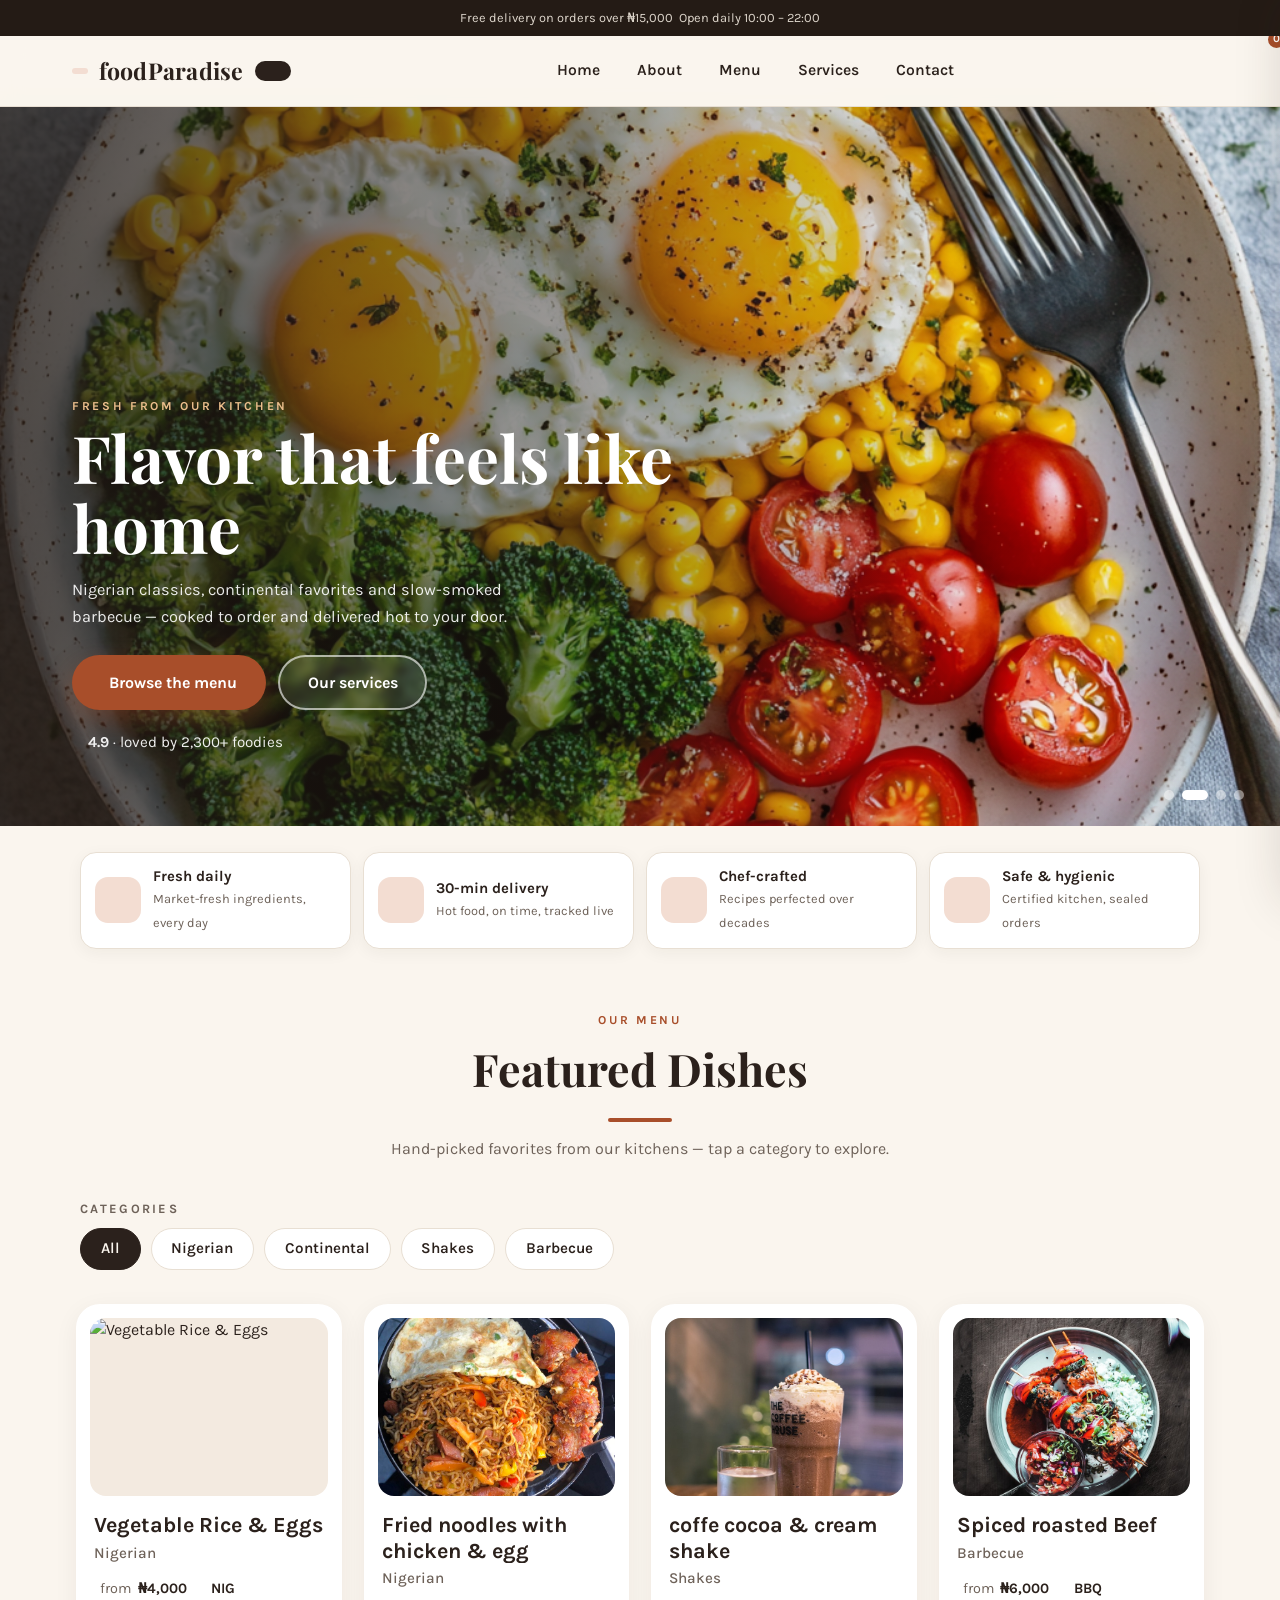
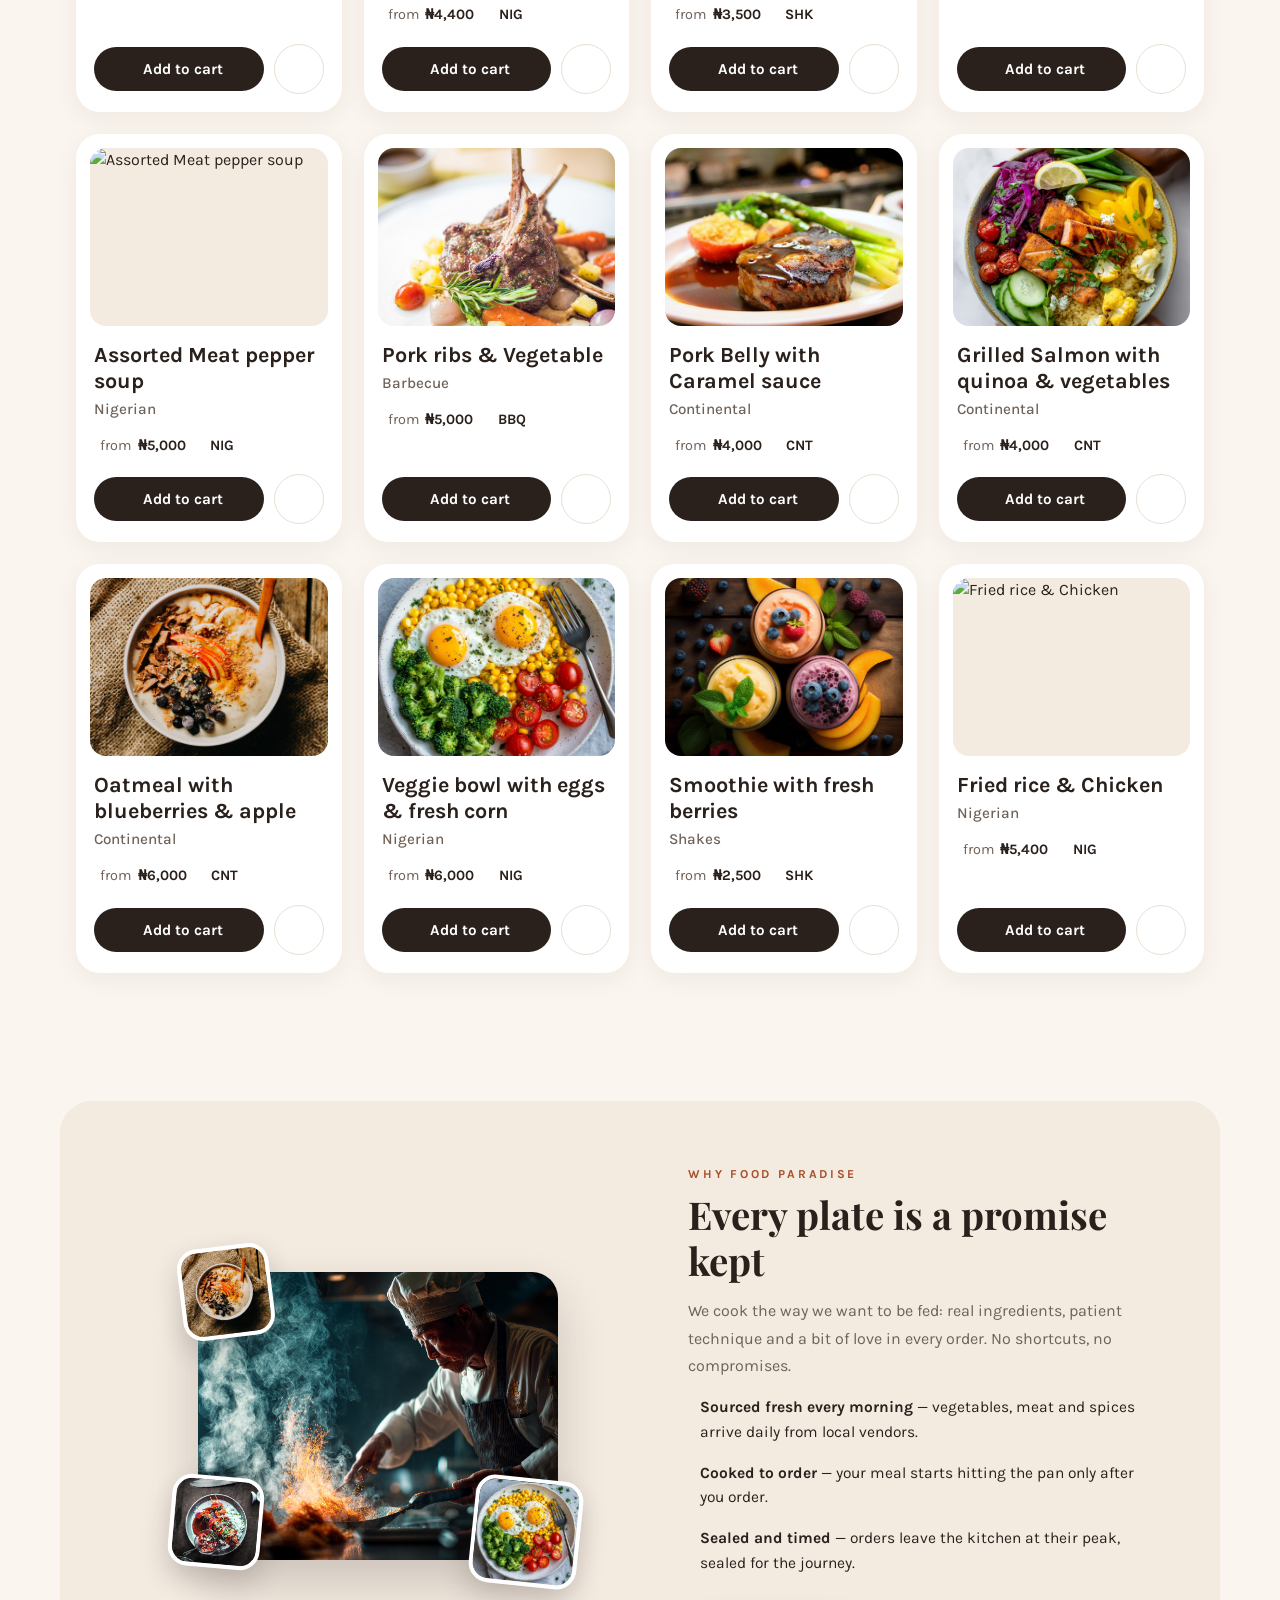
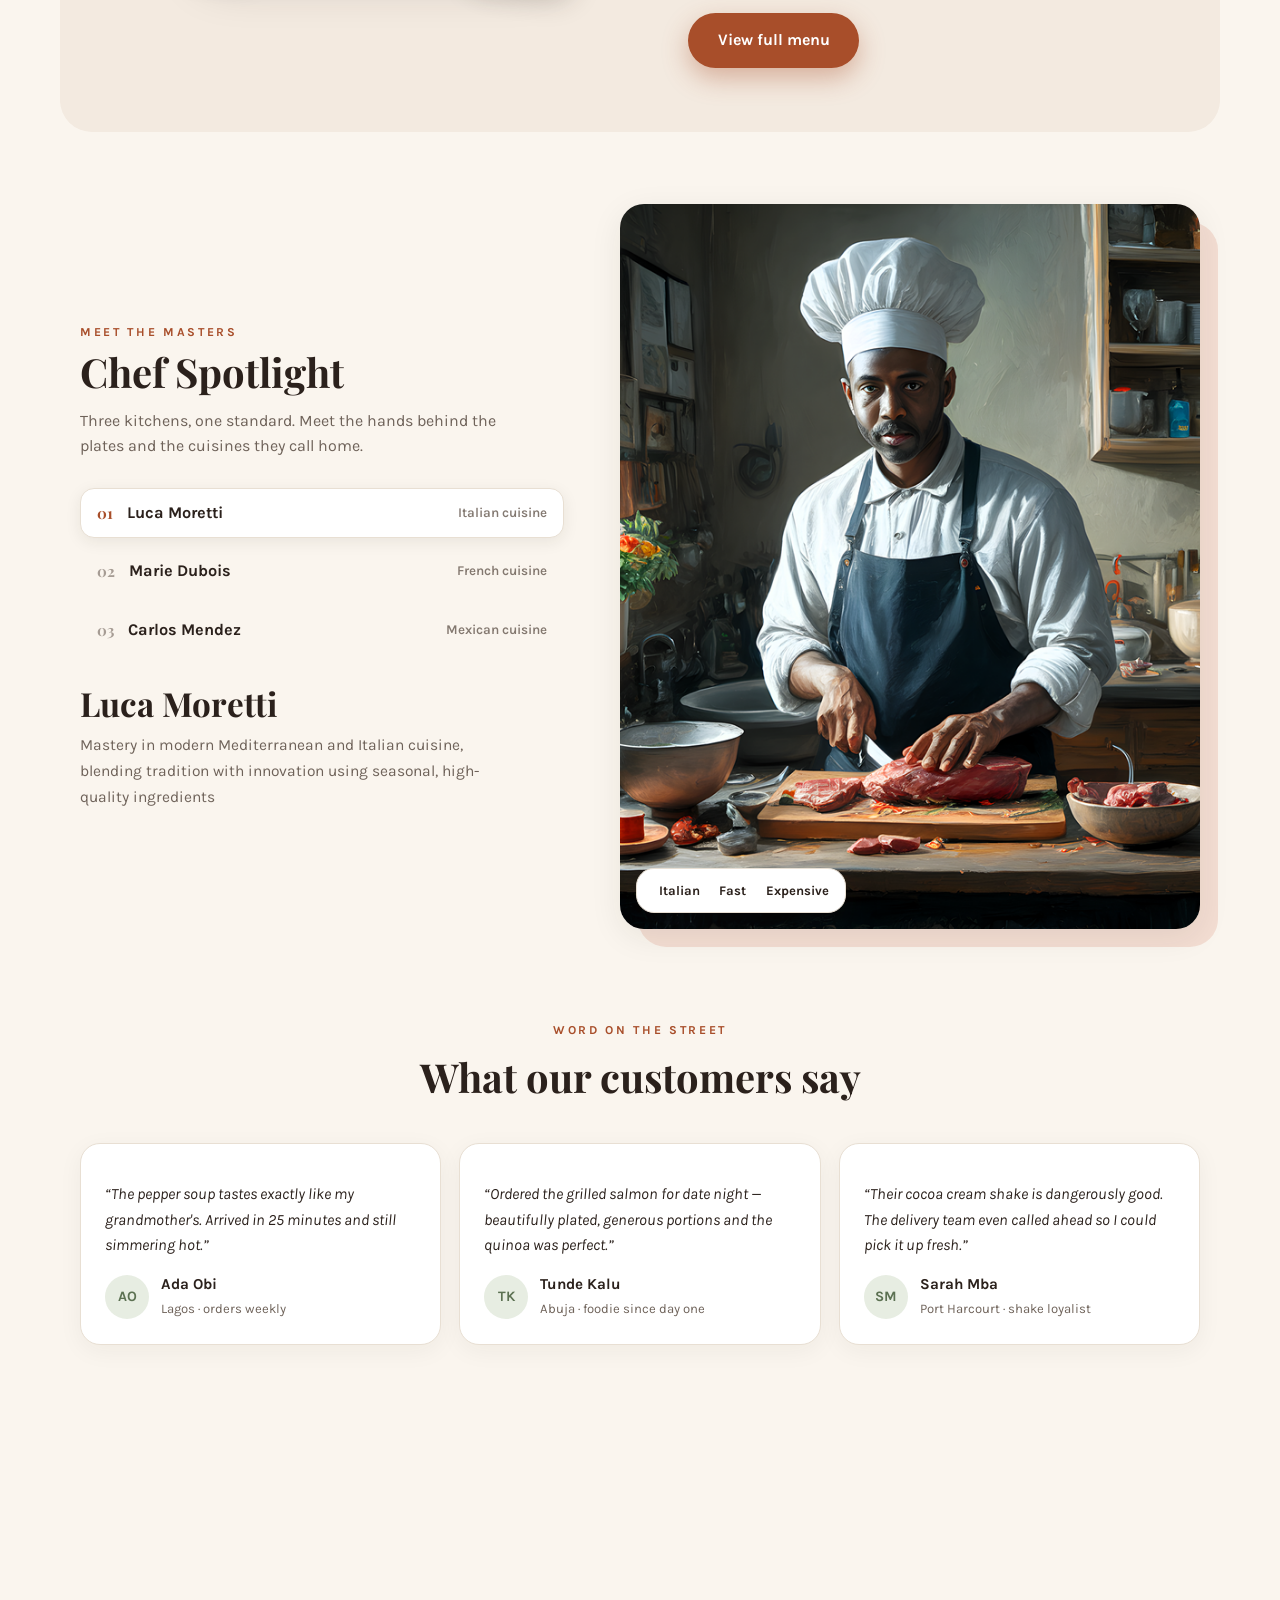
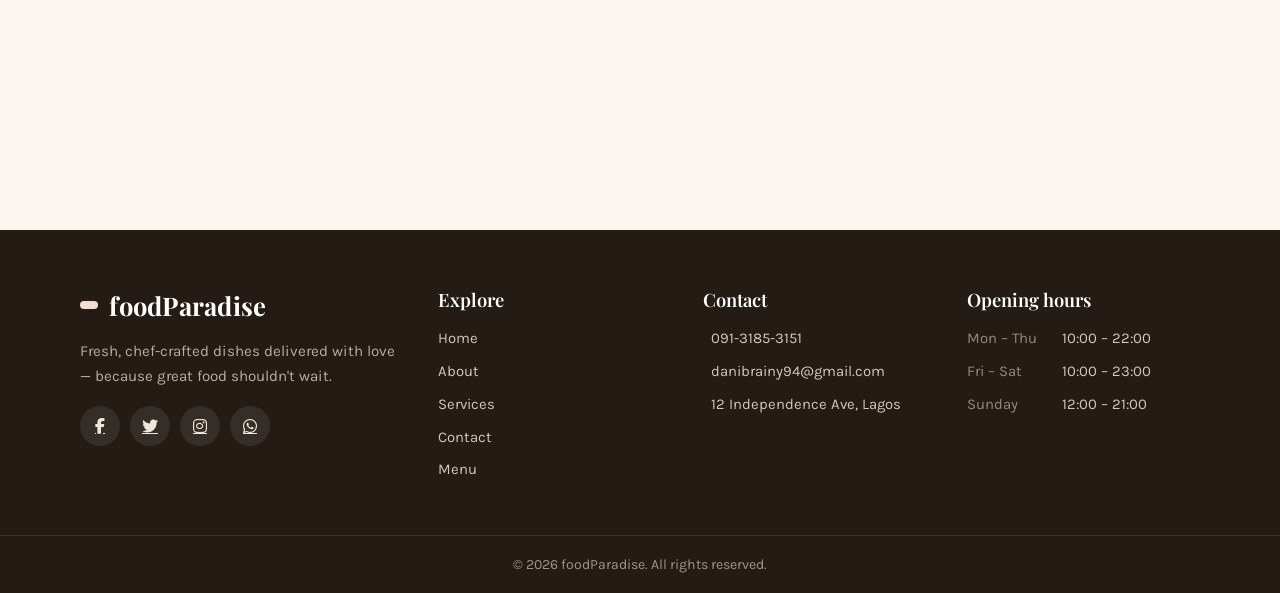
==== index.html @ d1521f8e "Initial commit: Food Paradise responsive food e-commerce site Vanilla HTML/CSS/JS food ordering site" ====
<!DOCTYPE html>
<html lang="en">

<head>
    <meta charset="UTF-8">
    <meta name="viewport" content="width=device-width, initial-scale=1.0">
    <meta name="description"
        content="Food Paradise — fresh, chef-crafted dishes from Nigerian, continental and barbecue kitchens, delivered hot to your door.">
    <title>Food Paradise — Fresh dishes, delivered with love</title>
    <link rel="stylesheet" href="style.css">
    <link href='https://cdn.boxicons.com/fonts/basic/boxicons.min.css' rel='stylesheet'>
    <link rel="icon" href="./food-img/icon.png">
    <link rel="stylesheet" href="https://cdnjs.cloudflare.com/ajax/libs/font-awesome/6.5.0/css/all.min.css" />
    <link rel="preconnect" href="https://fonts.googleapis.com">
    <link rel="preconnect" href="https://fonts.gstatic.com" crossorigin>
    <link href="https://fonts.googleapis.com/css2?family=Playfair+Display:wght@500;600;700&family=Karla:ital,wght@0,400;0,500;0,600;0,700;1,400&display=swap"
        rel="stylesheet">
</head>

<body id="page-container">

    <div class="loader" id="loader">
        <div class="loader-core">
            <svg class="loader-ring" viewBox="0 0 200 200" aria-hidden="true">
                <defs>
                    <path id="loader-ring-path" d="M100,40 a60,60 0 1,1 0,120 a60,60 0 1,1 0,-120" />
                </defs>
                <text class="loader-ring-text">
                    <textPath href="#loader-ring-path">foodParadise</textPath>
                </text>
            </svg>
            <div class="spinner"></div>
        </div>
    </div>

    <div class="topbar">
        <p><i class='bx bx-gift'></i> Free delivery on orders over &#8358;15,000</p>
        <p class="hide-mobile"><i class='bx bx-time'></i> Open daily 10:00 &ndash; 22:00</p>
    </div>

    <nav>
        <div class="nav-inner">
            <div class="hamburger-container">
                <i id="menu-btn" class='bx bx-menu nav-mobile' aria-label="Open menu"></i>
                <i id="cancel-btn" class='bx bx-x nav-mobile' aria-label="Close menu"></i>
                <a href="index.html" class="logo-text"><i class="logo-mark bx bx-utensil"></i>foodParadise</a>
            </div>

            <span class="cart-container" aria-label="Open cart">
                <i class='bx bx-cart'></i>
                <span id="cart-count">0</span>
            </span>

            <ul id="links-container" class="hidden">
                <li class="nav-links"><a href="index.html"> Home</a></li>
                <li class="nav-links"><a href="about.html"> About</a></li>
                <li class="nav-links"><a href="#items-container"> Menu</a></li>
                <li class="nav-links"><a href="services.html"> Services</a></li>
                <li class="nav-links"><a href="contact.html"> Contact</a></li>
            </ul>
        </div>
    </nav>

    <div class="cart-backdrop" aria-hidden="true"></div>

    <aside id="cart-items-container" aria-hidden="true" aria-label="Shopping cart">
        <div class="cart-header">
            <h2>Your Cart</h2>
            <button id="close-cart" class="close-btn" aria-label="Close cart"><i class='bx bx-x'></i></button>
        </div>
        <div id="cart-items-wrapper"></div>
        <div class="cart-summary">
            <div class="totals-container">
                <div class="totals">
                    <span>Items</span>
                    <p id="total-items">0</p>
                </div>
                <div class="totals">
                    <span>Total</span>
                    <p>&#8358; <span id="total-price">0</span></p>
                </div>
            </div>
            <div class="cart-actions">
                <button id="clear-cart" class="clear-cart"><i class='bx bx-trash'></i> Clear</button>
                <button class="checkout" disabled>Checkout</button>
            </div>
        </div>
    </aside>

    <section class="slideshow-container" aria-label="Featured dishes slideshow">
        <div class="slideshow-wrapper">
            <img src="./food-img/slideImage (2).png" alt="Signature dish from the Food Paradise kitchen" class="slide-images">
            <img src="./food-img/slideImage (1).png" alt="Freshly prepared meal ready to serve" class="slide-images">
            <img src="./food-img/slideImage (3).png" alt="Colorful plated food from our menu" class="slide-images">
            <img src="./food-img/slideImage (4).jpg" alt="Dish cooked over open flames" class="slide-images">
        </div>

        <div class="hero-scrim" aria-hidden="true"></div>

        <div class="hero-content">
            <p class="eyebrow">Fresh from our kitchen</p>
            <h1>Flavor that feels like home</h1>
            <p class="hero-sub">Nigerian classics, continental favorites and slow-smoked barbecue — cooked to order
                and delivered hot to your door.</p>
            <div class="hero-actions">
                <a href="#items-container" class="btn btn-primary"><i class='bx bx-bowl-hot'></i> Browse the menu</a>
                <a href="services.html" class="btn btn-ghost">Our services</a>
            </div>
            <div class="hero-rating">
                <span class="stars" aria-hidden="true">
                    <i class='bx bxs-star'></i><i class='bx bxs-star'></i><i class='bx bxs-star'></i><i
                        class='bx bxs-star'></i><i class='bx bxs-star'></i>
                </span>
                <span class="rating-text"><strong>4.9</strong> · loved by 2,300+ foodies</span>
            </div>
        </div>

        <div class="dots-container" id="dots-container"></div>
    </section>

    <section class="trust-strip" aria-label="Why order from us">
        <div class="trust-item">
            <i class="bx bx-leaf"></i>
            <div>
                <strong>Fresh daily</strong>
                <span>Market-fresh ingredients, every day</span>
            </div>
        </div>
        <div class="trust-item">
            <i class="bx bx-truck"></i>
            <div>
                <strong>30-min delivery</strong>
                <span>Hot food, on time, tracked live</span>
            </div>
        </div>
        <div class="trust-item">
            <i class="bx bx-chef-hat"></i>
            <div>
                <strong>Chef-crafted</strong>
                <span>Recipes perfected over decades</span>
            </div>
        </div>
        <div class="trust-item">
            <i class="bx bx-shield-quarter"></i>
            <div>
                <strong>Safe &amp; hygienic</strong>
                <span>Certified kitchen, sealed orders</span>
            </div>
        </div>
    </section>

    <header class="first-heading-wrapper">
        <p class="eyebrow">Our menu</p>
        <h1 id="first-heading">Featured Dishes</h1>
        <p class="section-sub">Hand-picked favorites from our kitchens — tap a category to explore.</p>
    </header>

    <!-- product items loaded from javascript DOM -->
    <main>
        <aside class="categories-select" aria-label="Menu categories">
            <header class="categories-header">
                <h2>Categories</h2>
            </header>

            <div class="categories-buttons">
                <button class="filter-btn active" type="button" data-id="all">All</button>
                <button class="filter-btn" type="button" data-id="nigerian">Nigerian</button>
                <button class="filter-btn" type="button" data-id="continental">Continental</button>
                <button class="filter-btn" type="button" data-id="shakes">Shakes</button>
                <button class="filter-btn" type="button" data-id="berbecue">Barbecue</button>
            </div>
        </aside>

        <div id="items-container">

        </div>
    </main>

    <section class="attest-container">
        <div class="attest-text-wrapper">
            <p class="eyebrow">Why Food Paradise</p>
            <h2 class="attest-heading">Every plate is a promise kept</h2>
            <p class="attest-description">We cook the way we want to be fed: real ingredients, patient technique and a
                bit of love in every order. No shortcuts, no compromises.</p>
            <ul class="attest-list-container">
                <li>
                    <i class='bx bx-check-circle'></i>
                    <p><strong>Sourced fresh every morning</strong> — vegetables, meat and spices arrive daily from
                        local vendors.</p>
                </li>
                <li>
                    <i class='bx bx-check-circle'></i>
                    <p><strong>Cooked to order</strong> — your meal starts hitting the pan only after you order.</p>
                </li>
                <li>
                    <i class='bx bx-check-circle'></i>
                    <p><strong>Sealed and timed</strong> — orders leave the kitchen at their peak, sealed for the
                        journey.</p>
                </li>
            </ul>
            <a href="#items-container" class="btn services-btn btn-primary">View full menu</a>
        </div>
        <div class="attest-img-wrapper">
            <img class="attest-img" src="./food-img/chef-cooking-with-flames-in-modern-kitchen.png"
                alt="Chef cooking over open flames in our kitchen">
            <img class="attest-side-img side-img1" src="./food-img/food12.jpg" alt="Fresh breakfast bowl">
            <img class="attest-side-img side-img2" src="./food-img/food13.png" alt="Veggie bowl with fresh corn">
            <img class="attest-side-img side-img3" src="./food-img/food5.jpg" alt="Spiced roasted beef">
        </div>
    </section>

    <section class="chef-area-container">
        <div class="chef-grid">
            <div class="chef-rail">
                <p class="eyebrow">Meet the masters</p>
                <h2 class="chef-area-title">Chef Spotlight</h2>
                <p class="chef-lead">Three kitchens, one standard. Meet the hands behind the plates and the
                    cuisines they call home.</p>

                <div class="chef-index" id="chef-index" role="tablist" aria-label="Choose a chef"></div>

                <div class="chef-detail" id="chef-detail">
                    <h3 id="chef-name" class="chef-name"></h3>
                    <p id="chef-description" class="chef-description"></p>
                </div>
            </div>

            <div class="chef-stage" id="chef-stage" role="tabpanel" aria-label="Portrait of the featured chef">
                <div class="chef-photo-frame" id="chef-frame">
                    <img id="chef-img" src="./food-img/chef1.png" alt="Portrait of the featured chef">
                    <div class="chef-spec-card" id="chef-specs"></div>
                </div>
            </div>
        </div>
    </section>

    <section class="testimonials-container" aria-label="Customer reviews">
        <div class="testimonials-head">
            <p class="eyebrow">Word on the street</p>
            <h2>What our customers say</h2>
        </div>
        <div class="testimonials-grid">
            <figure class="testimonial-card">
                <div class="stars" aria-hidden="true"><i class='bx bxs-star'></i><i class='bx bxs-star'></i><i
                        class='bx bxs-star'></i><i class='bx bxs-star'></i><i class='bx bxs-star'></i></div>
                <blockquote>“The pepper soup tastes exactly like my grandmother's. Arrived in 25 minutes and still
                    simmering hot.”</blockquote>
                <figcaption>
                    <span class="avatar" aria-hidden="true">AO</span>
                    <div>
                        <strong>Ada Obi</strong>
                        <span>Lagos · orders weekly</span>
                    </div>
                </figcaption>
            </figure>
            <figure class="testimonial-card">
                <div class="stars" aria-hidden="true"><i class='bx bxs-star'></i><i class='bx bxs-star'></i><i
                        class='bx bxs-star'></i><i class='bx bxs-star'></i><i class='bx bxs-star'></i></div>
                <blockquote>“Ordered the grilled salmon for date night — beautifully plated, generous portions and
                    the quinoa was perfect.”</blockquote>
                <figcaption>
                    <span class="avatar" aria-hidden="true">TK</span>
                    <div>
                        <strong>Tunde Kalu</strong>
                        <span>Abuja · foodie since day one</span>
                    </div>
                </figcaption>
            </figure>
            <figure class="testimonial-card">
                <div class="stars" aria-hidden="true"><i class='bx bxs-star'></i><i class='bx bxs-star'></i><i
                        class='bx bxs-star'></i><i class='bx bxs-star'></i><i class='bx bxs-star'></i></div>
                <blockquote>“Their cocoa cream shake is dangerously good. The delivery team even called ahead so I
                    could pick it up fresh.”</blockquote>
                <figcaption>
                    <span class="avatar" aria-hidden="true">SM</span>
                    <div>
                        <strong>Sarah Mba</strong>
                        <span>Port Harcourt · shake loyalist</span>
                    </div>
                </figcaption>
            </figure>
        </div>
    </section>

    <section class="cta-band">
        <div>
            <h2>Craving something good?</h2>
            <p>Your table's ready. Order now and taste why 2,300+ foodies keep coming back.</p>
            <a href="#items-container" class="btn btn-light">Order now</a>
        </div>
    </section>

    <footer class="main-footer">
        <div class="footer-content">
            <div class="footer-col footer-brand">
                <a href="index.html" class="logo-text"><i class="logo-mark bx bx-utensil"></i>foodParadise</a>
                <p>Fresh, chef-crafted dishes delivered with love — because great food shouldn't wait.</p>
                <div class="footer-socials">
                    <a href="#" aria-label="Facebook"><i class="fab fa-facebook-f"></i></a>
                    <a href="#" aria-label="Twitter"><i class="fab fa-twitter"></i></a>
                    <a href="#" aria-label="Instagram"><i class="fab fa-instagram"></i></a>
                    <a href="#" aria-label="WhatsApp"><i class="fab fa-whatsapp"></i></a>
                </div>
            </div>
            <div class="footer-col">
                <h3>Explore</h3>
                <ul>
                    <li><a href="index.html">Home</a></li>
                    <li><a href="about.html">About</a></li>
                    <li><a href="services.html">Services</a></li>
                    <li><a href="contact.html">Contact</a></li>
                    <li><a href="#items-container">Menu</a></li>
                </ul>
            </div>
            <div class="footer-col">
                <h3>Contact</h3>
                <ul>
                    <li><i class="bx bx-phone"></i> 091-3185-3151</li>
                    <li><i class="bx bx-envelope"></i> <a
                            href="mailto:danibrainy94@gmail.com">danibrainy94@gmail.com</a></li>
                    <li><i class="bx bx-map"></i> 12 Independence Ave, Lagos</li>
                </ul>
            </div>
            <div class="footer-col">
                <h3>Opening hours</h3>
                <ul>
                    <li><span>Mon – Thu</span> 10:00 – 22:00</li>
                    <li><span>Fri – Sat</span> 10:00 – 23:00</li>
                    <li><span>Sunday</span> 12:00 – 21:00</li>
                </ul>
            </div>
        </div>
        <div class="footer-bottom">
            &copy; 2026 foodParadise. All rights reserved.
        </div>
    </footer>

    <script src="script.js"></script>
</body>

</html>
---- style.css ----
/* ============================================================
   Food Paradise — design system per design-system/foodparadise/MASTER.md
   Style: Organic Biophilic + Soft UI Evolution (ui-ux-pro-max)
   ============================================================ */

:root {
  --bg: #FAF5EE;
  --bg-alt: #F3EAE0;
  --surface: #FFFFFF;
  --ink: #2B211C;
  --ink-soft: #6E6259;
  --clay: #A84E2A;
  --clay-dark: #8C3E1F;
  --clay-soft: #F3DDD2;
  --sage: #5C7152;
  --sage-soft: #E7EDE2;
  --gold: #D9A441;
  --line: #E8DFD3;
  --footer-bg: #241B15;
  --cream: #EFE7DC;
  --topbar-h: 36px;
  --nav-h: 64px;
  --shadow-soft: 0 8px 32px rgba(43, 33, 28, .08);
  --shadow-lift: 0 16px 40px rgba(43, 33, 28, .14);
  --radius: 20px;
  --font-display: "Playfair Display", Georgia, serif;
  --font-body: "Karla", "Segoe UI", sans-serif;
}

* {
  box-sizing: border-box;
  margin: 0;
  padding: 0;
}

html {
  scroll-behavior: smooth;
}

body {
  background-color: var(--bg);
  color: var(--ink);
  font-family: var(--font-body);
  overflow: hidden;
  -webkit-font-smoothing: antialiased;
  line-height: 1.5;
}

#page-container.loaded {
  overflow: visible;
}

::selection {
  background: var(--clay);
  color: #fff;
}

a {
  color: inherit;
}

a:focus-visible,
button:focus-visible,
.cart-container:focus-visible,
.dot:focus-visible,
.filter-btn:focus-visible,
[tabindex]:focus-visible {
  outline: 3px solid var(--clay);
  outline-offset: 2px;
  border-radius: 6px;
}

/* ---------- Loader ---------- */

.loader {
  position: fixed;
  inset: 0;
  background: var(--bg);
  display: flex;
  align-items: center;
  justify-content: center;
  z-index: 100;
  transition: opacity .6s ease, visibility 0s .6s;
}

.spinner {
  width: 54px;
  height: 54px;
  border: 4px dotted var(--clay-soft);
  border-top-color: var(--clay);
  border-radius: 50%;
  animation: spin 1s linear infinite;
}

@keyframes spin {
  to {
    transform: rotate(360deg);
  }
}

.loader-core {
  position: relative;
  width: 200px;
  height: 200px;
  display: grid;
  place-items: center;
}

.loader-ring {
  position: absolute;
  inset: 0;
  width: 100%;
  height: 100%;
}

.loader-ring-text {
  font-family: var(--font-display);
  font-weight: 700;
  font-size: 1.4rem;
  letter-spacing: 0.75em;
  fill: var(--ink);
}

.loader.fade-out {
  opacity: 0;
  visibility: hidden;
}

/* ---------- Topbar + Nav ---------- */

.topbar {
  position: fixed;
  top: 0;
  left: 0;
  right: 0;
  height: var(--topbar-h);
  z-index: 40;
  background: var(--footer-bg);
  color: rgba(239, 231, 220, .92);
  display: flex;
  align-items: center;
  justify-content: center;
  gap: .4em;
  padding: 0 16px;
  font-size: .8rem;
  text-align: center;
}

.topbar p {
  display: inline;
}

.topbar i {
  color: var(--gold);
}

@media (max-width: 520px) {
  .topbar .hide-mobile {
    display: none;
  }
}

nav {
  position: fixed;
  top: var(--topbar-h);
  left: 0;
  right: 0;
  z-index: 35;
  background: rgba(250, 245, 238, .9);
  backdrop-filter: blur(12px);
  -webkit-backdrop-filter: blur(12px);
  border-bottom: 1px solid var(--line);
  transition: box-shadow .3s ease;
}

nav.scrolled {
  box-shadow: 0 8px 24px rgba(43, 33, 28, .08);
}

.nav-inner {
  max-width: 1200px;
  margin: 0 auto;
  height: var(--nav-h);
  display: flex;
  align-items: center;
  justify-content: space-between;
  padding: 0 20px;
  gap: 12px;
}

.hamburger-container {
  display: flex;
  align-items: center;
  gap: 10px;
}

.nav-mobile {
  font-size: 1.7em;
  color: var(--ink);
  cursor: pointer;
  padding: .2em;
  display: inline-flex;
}

#cancel-btn {
  display: none;
}

.logo-text {
  font-family: var(--font-display);
  font-weight: 700;
  font-size: 1.45rem;
  letter-spacing: .01em;
  color: var(--ink);
  text-decoration: none;
  display: inline-flex;
  align-items: center;
  gap: .45em;
}

.logo-mark {
  font-size: 1.25em;
  color: var(--clay);
  background: var(--clay-soft);
  border-radius: 10px;
  padding: .12em .28em;
  line-height: 1;
}

.cart-container {
  position: relative;
  display: inline-flex;
  align-items: center;
  background: var(--ink);
  color: #fff;
  border-radius: 999px;
  padding: .5em .85em;
  font-size: 1.3rem;
  cursor: pointer;
  transition: background .25s ease, transform .25s ease;
}

.cart-container:hover {
  background: var(--clay);
  transform: translateY(-1px);
}

#cart-count {
  position: absolute;
  top: -7px;
  right: -7px;
  min-width: 21px;
  height: 21px;
  padding: 0 4px;
  display: grid;
  place-items: center;
  background: var(--clay);
  color: #fff;
  font-size: .68rem;
  font-weight: 700;
  border-radius: 999px;
  border: 2px solid var(--bg);
}

#links-container {
  display: none;
  position: fixed;
  top: calc(var(--topbar-h) + var(--nav-h));
  left: 0;
  right: 0;
  z-index: 30;
  flex-direction: column;
  background: var(--bg);
  border-bottom: 1px solid var(--line);
  box-shadow: 0 24px 40px rgba(43, 33, 28, .12);
  padding: 10px 20px 18px;
  gap: 2px;
}

.hidden {
  display: none;
}

.animation-reveal {
  animation: curtain .35s ease;
}

@keyframes curtain {
  0% {
    transform: translateY(-100%);
    opacity: 0;
  }

  100% {
    transform: translateY(0);
    opacity: 1;
  }
}

ul,
li {
  list-style: none;
}

.nav-links a {
  display: block;
  padding: .78em .9em;
  color: var(--ink);
  text-decoration: none;
  font-weight: 600;
  border-radius: 12px;
  transition: background .25s ease, color .25s ease;
}

.nav-links a:hover {
  background: var(--clay-soft);
  color: var(--clay-dark);
}

/* ---------- Cart backdrop + drawer ---------- */

.cart-backdrop {
  position: fixed;
  inset: 0;
  z-index: 55;
  background: rgba(36, 27, 21, .5);
  backdrop-filter: blur(2px);
  -webkit-backdrop-filter: blur(2px);
  opacity: 0;
  pointer-events: none;
  transition: opacity .3s ease;
}

body.cart-open .cart-backdrop {
  opacity: 1;
  pointer-events: auto;
}

body.cart-open {
  overflow: hidden;
}

#cart-items-container {
  position: fixed;
  top: 0;
  right: 0;
  bottom: 0;
  z-index: 60;
  width: min(430px, 100%);
  background: var(--surface);
  display: flex;
  flex-direction: column;
  transform: translateX(105%);
  transition: transform .35s cubic-bezier(.4, 0, .2, 1);
  box-shadow: -16px 0 48px rgba(43, 33, 28, .18);
}

#cart-items-container.open {
  transform: translateX(0);
}

.cart-header {
  background: var(--ink);
  color: var(--cream);
  padding: 18px 22px;
  display: flex;
  justify-content: space-between;
  align-items: center;
}

.cart-header h2 {
  font-family: var(--font-display);
  font-size: 1.3rem;
  font-weight: 600;
}

.close-btn {
  background: none;
  border: none;
  color: var(--cream);
  font-size: 1.9rem;
  line-height: 1;
  cursor: pointer;
  width: 40px;
  height: 40px;
  display: flex;
  align-items: center;
  justify-content: center;
  border-radius: 50%;
  transition: background .3s ease, transform .3s ease;
}

.close-btn:hover {
  background: rgba(255, 255, 255, .15);
  transform: rotate(90deg);
}

#cart-items-wrapper {
  padding: 16px 22px;
  flex: 1;
  overflow-y: auto;
  min-height: 120px;
}

#cart-items-wrapper::-webkit-scrollbar {
  width: 6px;
}

#cart-items-wrapper::-webkit-scrollbar-track {
  background: transparent;
}

#cart-items-wrapper::-webkit-scrollbar-thumb {
  background: var(--clay-soft);
  border-radius: 10px;
}

.cart-empty {
  display: flex;
  flex-direction: column;
  align-items: center;
  gap: 10px;
  text-align: center;
  padding: 40px 16px;
  color: var(--ink-soft);
}

.cart-empty i {
  font-size: 3rem;
  color: var(--clay-soft);
}

.cart-empty p {
  font-weight: 600;
  color: var(--ink);
}

.cart-item {
  display: flex;
  align-items: center;
  gap: 14px;
  padding: 14px 0;
  border-bottom: 1px dashed var(--line);
}

.cart-item:last-child {
  border-bottom: none;
}

.cart-img {
  width: 64px;
  height: 64px;
  object-fit: cover;
  border-radius: 14px;
  flex-shrink: 0;
}

#cart-name {
  font-size: .97rem;
  font-weight: 700;
  color: var(--ink);
  margin-bottom: 3px;
}

#cart-price {
  color: var(--clay);
  font-weight: 700;
  font-size: .93rem;
}

.cart-buttons-container {
  display: flex;
  align-items: center;
  justify-content: space-between;
  background: var(--bg);
  border: 1px solid var(--line);
  border-radius: 999px;
  padding: 4px;
  width: 112px;
  margin-left: auto;
}

.cart-btns-left,
.cart-btns-right {
  background: var(--clay);
  color: #fff;
  border: none;
  width: 30px;
  height: 30px;
  border-radius: 999px;
  cursor: pointer;
  display: flex;
  align-items: center;
  justify-content: center;
  transition: background .2s ease, transform .2s ease;
}

.cart-btns-left:hover,
.cart-btns-right:hover {
  background: var(--clay-dark);
  transform: scale(1.1);
}

.cart-buttons-container span {
  margin: 0 6px;
  font-weight: 700;
  color: var(--ink);
  min-width: 20px;
  text-align: center;
}

.cart-summary {
  padding: 18px 22px 20px;
  border-top: 1px solid var(--line);
  background: var(--bg);
}

.totals-container {
  display: flex;
  justify-content: space-between;
  gap: 12px;
  margin-bottom: 16px;
}

.totals {
  flex: 1;
  display: flex;
  flex-direction: column;
  align-items: center;
  text-align: center;
  background: var(--surface);
  border: 1px solid var(--line);
  border-radius: 14px;
  padding: 12px 10px;
}

.totals span {
  font-size: .8rem;
  color: var(--ink-soft);
}

.totals p {
  font-size: 1.15rem;
  font-weight: 700;
  color: var(--clay);
  margin-top: 3px;
}

.cart-actions {
  display: flex;
  gap: 12px;
}

.clear-cart {
  flex: 1;
  padding: 14px;
  background: var(--surface);
  color: var(--ink-soft);
  border: 1.5px solid var(--line);
  border-radius: 999px;
  font-family: var(--font-body);
  font-size: .95rem;
  font-weight: 700;
  cursor: pointer;
  transition: border-color .25s ease, color .25s ease;
}

.clear-cart:hover {
  border-color: var(--ink);
  color: var(--ink);
}

.checkout {
  flex: 1.6;
  padding: 14px;
  background: var(--clay);
  color: #fff;
  border: none;
  border-radius: 999px;
  font-family: var(--font-body);
  font-size: 1rem;
  font-weight: 700;
  cursor: pointer;
  box-shadow: 0 8px 20px rgba(168, 78, 42, .3);
  transition: background .25s ease, transform .25s ease, box-shadow .25s ease;
}

.checkout:hover:not(:disabled) {
  background: var(--clay-dark);
  transform: translateY(-2px);
  box-shadow: 0 12px 26px rgba(168, 78, 42, .4);
}

.checkout:disabled {
  opacity: .5;
  cursor: not-allowed;
  box-shadow: none;
}

/* ---------- Hero slideshow ---------- */

.slideshow-container {
  position: relative;
  margin-top: calc(var(--topbar-h) + var(--nav-h));
  height: clamp(520px, 80vh, 760px);
  overflow: hidden;
}

.slideshow-wrapper {
  display: flex;
  width: 100%;
  height: 100%;
  transition: transform .65s cubic-bezier(.4, 0, .2, 1);
}

.slide-images {
  width: 100%;
  height: 100%;
  object-fit: cover;
  flex-shrink: 0;
}

.hero-scrim {
  position: absolute;
  inset: 0;
  background: linear-gradient(180deg, rgba(36, 27, 21, .08) 30%, rgba(36, 27, 21, .82) 94%);
  pointer-events: none;
}

.hero-content {
  position: absolute;
  z-index: 2;
  left: 0;
  right: 0;
  bottom: 0;
  max-width: 1200px;
  margin: 0 auto;
  padding: 32px 24px 64px;
  color: #fff;
}

.eyebrow {
  font-size: .76rem;
  font-weight: 700;
  letter-spacing: .22em;
  text-transform: uppercase;
  color: var(--clay);
}

.hero-content .eyebrow {
  color: #EBBE8C;
}

.hero-content h1 {
  font-family: var(--font-display);
  font-size: clamp(2.5rem, 6vw, 4.1rem);
  font-weight: 700;
  line-height: 1.06;
  margin-top: .45rem;
  max-width: 15ch;
}

.hero-sub {
  margin-top: 1rem;
  max-width: 48ch;
  color: rgba(255, 255, 255, .9);
  line-height: 1.65;
  font-size: 1.02rem;
}

.hero-actions {
  display: flex;
  flex-wrap: wrap;
  gap: 12px;
  margin-top: 1.5rem;
}

.btn {
  display: inline-flex;
  align-items: center;
  justify-content: center;
  gap: .5em;
  padding: .85em 1.7em;
  border-radius: 999px;
  font-family: var(--font-body);
  font-size: 1rem;
  font-weight: 700;
  text-decoration: none;
  cursor: pointer;
  border: 2px solid transparent;
  transition: transform .25s ease, background .25s ease, color .25s ease,
    box-shadow .25s ease, border-color .25s ease;
}

.btn-primary {
  background: var(--clay);
  color: #fff;
  box-shadow: 0 10px 26px rgba(168, 78, 42, .38);
}

.btn-primary:hover {
  background: var(--clay-dark);
  transform: translateY(-2px);
  box-shadow: 0 14px 32px rgba(168, 78, 42, .45);
}

.btn-ghost {
  border-color: rgba(255, 255, 255, .6);
  color: #fff;
  background: rgba(255, 255, 255, .08);
  backdrop-filter: blur(4px);
  -webkit-backdrop-filter: blur(4px);
}

.btn-ghost:hover {
  background: rgba(255, 255, 255, .2);
  border-color: #fff;
  transform: translateY(-2px);
}

.btn-light {
  background: #fff;
  color: var(--clay);
}

.btn-light:hover {
  transform: translateY(-2px);
  box-shadow: 0 14px 30px rgba(0, 0, 0, .22);
}

.hero-rating {
  display: flex;
  align-items: center;
  flex-wrap: wrap;
  gap: 8px;
  margin-top: 1.3rem;
  font-size: .95rem;
}

.stars {
  display: inline-flex;
  gap: 2px;
  color: var(--gold);
}

.rating-text {
  color: rgba(255, 255, 255, .92);
}

.dots-container {
  position: absolute;
  z-index: 3;
  bottom: 20px;
  left: 50%;
  transform: translateX(-50%);
  display: flex;
  gap: 8px;
}

.dot {
  width: 10px;
  height: 10px;
  border-radius: 999px;
  background: rgba(255, 255, 255, .45);
  cursor: pointer;
  transition: width .3s ease, background .3s ease;
}

.dot.active,
.dot:hover {
  background: #fff;
}

.dot.active {
  width: 26px;
}

/* ---------- Trust strip ---------- */

.trust-strip {
  display: grid;
  grid-template-columns: repeat(2, 1fr);
  gap: 12px;
  max-width: 1160px;
  margin: 0 auto;
  padding: 26px 20px 6px;
}

.trust-item {
  display: flex;
  align-items: center;
  gap: 12px;
  background: var(--surface);
  border: 1px solid var(--line);
  border-radius: 16px;
  padding: 14px;
  box-shadow: 0 4px 16px rgba(43, 33, 28, .05);
}

.trust-item i {
  font-size: 1.6rem;
  color: var(--clay);
  background: var(--clay-soft);
  border-radius: 13px;
  width: 46px;
  height: 46px;
  display: grid;
  place-items: center;
  flex-shrink: 0;
}

.trust-item strong {
  display: block;
  font-size: .93rem;
  line-height: 1.25;
}

.trust-item span {
  display: block;
  font-size: .8rem;
  color: var(--ink-soft);
  line-height: 1.3;
}

/* ---------- Section headings ---------- */

.first-heading-wrapper {
  text-align: center;
  padding: 56px 20px 6px;
}

#first-heading {
  font-family: var(--font-display);
  font-size: clamp(2rem, 3.6vw, 2.8rem);
  font-weight: 700;
  margin-top: .4rem;
}

#first-heading::after {
  content: "";
  display: block;
  width: 64px;
  height: 4px;
  border-radius: 99px;
  background: var(--clay);
  margin: 16px auto 0;
}

.section-sub {
  margin: 14px auto 0;
  max-width: 52ch;
  color: var(--ink-soft);
  line-height: 1.65;
}

/* ---------- Categories ---------- */

.categories-select {
  max-width: 1160px;
  margin: 30px auto 0;
  padding: 0 20px;
}

.categories-header h2 {
  font-size: .8rem;
  font-weight: 700;
  letter-spacing: .18em;
  text-transform: uppercase;
  color: var(--ink-soft);
  margin-bottom: 10px;
}

.categories-buttons {
  display: flex;
  gap: 10px;
  overflow-x: auto;
  padding-bottom: 6px;
  scrollbar-width: none;
}

.categories-buttons::-webkit-scrollbar {
  display: none;
}

.filter-btn {
  all: unset;
  display: inline-block;
  cursor: pointer;
  padding: .55em 1.3em;
  border-radius: 999px;
  background: var(--surface);
  border: 1.5px solid var(--line);
  font-family: var(--font-body);
  font-size: .95rem;
  font-weight: 600;
  color: var(--ink);
  white-space: nowrap;
  transition: border-color .25s ease, color .25s ease, background .25s ease,
    transform .25s ease;
}

.filter-btn:hover {
  border-color: var(--clay);
  color: var(--clay);
  transform: translateY(-1px);
}

.filter-btn.active {
  background: var(--ink);
  border-color: var(--ink);
  color: var(--bg);
}

/* ---------- Product grid ---------- */

#items-container {
  max-width: 1160px;
  margin: 28px auto 0;
  padding: 0 16px 56px;
  display: grid;
  grid-template-columns: repeat(3, 1fr);
  gap: 12px;
}

.box {
  display: flex;
  flex-direction: column;
  background: var(--surface);
  border-radius: 16px;
  box-shadow: 0 6px 24px rgba(43, 33, 28, .06);
  opacity: 0;
  transform: translateY(18px);
  animation: product-reveal .5s ease forwards;
  animation-delay: calc(var(--i, 0) * 70ms);
  transition: transform .3s ease, box-shadow .3s ease;
}

.box:hover {
  transform: translateY(-4px);
  box-shadow: var(--shadow-lift);
}

@keyframes product-reveal {
  to {
    opacity: 1;
    transform: translateY(0);
  }
}

.product-media {
  position: relative;
  aspect-ratio: 4 / 3;
  margin: 10px 10px 0;
  border-radius: 12px;
  overflow: hidden;
  background: var(--bg-alt);
}

.product-img {
  width: 100%;
  height: 100%;
  object-fit: cover;
  display: block;
  transition: transform .5s ease;
}

.box:hover .product-img {
  transform: scale(1.06);
}

.card-body {
  display: flex;
  flex-direction: column;
  flex: 1;
  padding: 12px 12px 14px;
}

.box-title {
  font-family: var(--font-body);
  font-size: 1rem;
  font-weight: 700;
  line-height: 1.2;
  color: var(--ink);
  display: -webkit-box;
  -webkit-line-clamp: 2;
  -webkit-box-orient: vertical;
  overflow: hidden;
}

.product-sub {
  margin-top: 4px;
  font-size: .78rem;
  font-weight: 500;
  color: var(--ink-soft);
}

.card-meta {
  margin-top: 10px;
  display: flex;
  flex-wrap: wrap;
  align-items: center;
  gap: 6px 10px;
  font-size: .72rem;
  color: var(--ink-soft);
}

.meta-item {
  display: inline-flex;
  align-items: center;
  gap: .45em;
  white-space: nowrap;
}

.meta-item i {
  font-size: .85rem;
}

.meta-item b {
  font-weight: 700;
  color: var(--ink);
}

.card-actions {
  margin-top: auto;
  padding-top: 12px;
  display: flex;
  align-items: center;
  gap: 8px;
}

.add-btn {
  flex-shrink: 0;
  display: grid;
  place-items: center;
  width: 38px;
  height: 38px;
  border: none;
  border-radius: 999px;
  background: var(--ink);
  color: #fff;
  font-family: var(--font-body);
  font-size: 1.15rem;
  font-weight: 700;
  cursor: pointer;
  transition: transform .25s ease, box-shadow .25s ease, background .25s ease;
}

.add-btn .btn-text {
  display: none;
}

.add-btn:hover {
  transform: translateY(-2px);
  box-shadow: 0 10px 24px rgba(43, 33, 28, .22);
  background: #1D1511;
}

.heart-btn {
  all: unset;
  flex-shrink: 0;
  width: 38px;
  height: 38px;
  border-radius: 999px;
  background: var(--surface);
  border: 1.5px solid var(--line);
  display: grid;
  place-items: center;
  color: var(--ink-soft);
  font-size: 1.05rem;
  cursor: pointer;
  transition: color .25s ease, border-color .25s ease, transform .25s ease;
}

.heart-btn:hover {
  color: #E5484D;
  border-color: rgba(229, 72, 77, .5);
  transform: scale(1.05);
}

.heart-btn.active {
  color: #E5484D;
  border-color: rgba(229, 72, 77, .5);
}

.heart-btn.active i {
  animation: heart-pop .35s ease;
}

@keyframes heart-pop {
  40% {
    transform: scale(1.4);
  }
}

/* ---------- Why choose us ---------- */

.attest-container {
  max-width: 1160px;
  margin: 40px auto 0;
  padding: 56px 0;
  display: grid;
  grid-template-columns: 1fr;
  gap: 48px;
  align-items: center;
}

.attest-text-wrapper {
  padding: 0 24px;
}

.attest-heading {
  font-family: var(--font-display);
  font-size: clamp(1.8rem, 3.2vw, 2.4rem);
  font-weight: 700;
  line-height: 1.2;
  margin: .5rem 0 .9rem;
}

.attest-description {
  color: var(--ink-soft);
  line-height: 1.7;
}

.attest-list-container li {
  display: flex;
  gap: 12px;
  align-items: flex-start;
  margin: 1rem 0;
  line-height: 1.6;
  font-size: .97rem;
}

.attest-list-container li i {
  color: var(--sage);
  font-size: 1.4rem;
  flex-shrink: 0;
  margin-top: .05em;
}

.services-btn {
  margin-top: 1.3rem;
}

.attest-img-wrapper {
  position: relative;
  justify-self: center;
  padding: 26px 22px;
}

.attest-img {
  display: block;
  width: min(360px, 78vw);
  height: auto;
  aspect-ratio: 5 / 4;
  object-fit: cover;
  border-radius: 26px;
  box-shadow: 0 22px 48px rgba(43, 33, 28, .2);
}

.attest-side-img {
  position: absolute;
  width: 92px;
  height: 92px;
  object-fit: cover;
  border-radius: 20px;
  border: 4px solid var(--surface);
  box-shadow: 0 12px 28px rgba(43, 33, 28, .2);
}

.side-img1 {
  top: 0;
  left: 4px;
  transform: rotate(-7deg);
}

.side-img2 {
  width: 108px;
  height: 108px;
  right: 0;
  bottom: 0;
  transform: rotate(6deg);
}

.side-img3 {
  left: -6px;
  bottom: 18px;
  transform: rotate(5deg);
}

/* ---------- Chef spotlight ---------- */

.chef-area-container {
  max-width: 1160px;
  margin: 0 auto;
  padding: 72px 20px 20px;
}

.chef-grid {
  display: grid;
  grid-template-columns: 1fr;
  gap: 40px;
  align-items: center;
}

.chef-area-title {
  font-family: var(--font-display);
  font-size: clamp(1.9rem, 3.2vw, 2.5rem);
  font-weight: 700;
  line-height: 1.15;
  margin: .5rem 0 .8rem;
}

.chef-lead {
  color: var(--ink-soft);
  line-height: 1.6;
  max-width: 46ch;
}

.chef-index {
  margin-top: 1.8rem;
  display: flex;
  flex-direction: column;
  gap: 8px;
}

.chef-tab {
  all: unset;
  cursor: pointer;
  display: grid;
  grid-template-columns: auto 1fr auto;
  align-items: center;
  gap: 14px;
  padding: 12px 16px;
  border-radius: 14px;
  border: 1px solid transparent;
  text-align: left;
  transition: background .25s ease, border-color .25s ease, box-shadow .25s ease;
}

.chef-tab-num {
  font-family: var(--font-display);
  font-size: .95rem;
  font-weight: 700;
  color: var(--ink-soft);
  opacity: .6;
  font-variant-numeric: tabular-nums;
}

.chef-tab-name {
  font-size: 1.02rem;
  font-weight: 700;
  color: var(--ink);
}

.chef-tab-cuisine {
  font-size: .84rem;
  font-weight: 600;
  color: var(--ink-soft);
  opacity: .85;
  white-space: nowrap;
}

.chef-tab:hover {
  background: var(--bg-alt);
}

.chef-tab[aria-selected='true'] {
  background: var(--surface);
  border-color: var(--line);
  box-shadow: 0 4px 16px rgba(43, 33, 28, .08);
}

.chef-tab[aria-selected='true'] .chef-tab-num {
  color: var(--clay);
  opacity: 1;
}

.chef-detail {
  margin-top: 1.8rem;
}

.chef-name {
  font-family: var(--font-display);
  font-size: clamp(1.7rem, 2.6vw, 2.1rem);
  font-weight: 700;
  line-height: 1.15;
}

.chef-description {
  margin-top: .7rem;
  color: var(--ink-soft);
  font-size: .97rem;
  line-height: 1.65;
  max-width: 46ch;
}

.chef-stage {
  position: relative;
}

.chef-stage::before {
  content: '';
  position: absolute;
  inset: 18px -18px -18px 18px;
  background: var(--clay-soft);
  border-radius: 28px;
}

.chef-photo-frame {
  position: relative;
  z-index: 1;
  aspect-ratio: 4 / 5;
  border-radius: 24px;
  overflow: hidden;
  box-shadow: var(--shadow-soft);
}

#chef-img {
  display: block;
  width: 100%;
  height: 100%;
  object-fit: cover;
}

.chef-spec-card {
  position: absolute;
  left: 16px;
  bottom: 16px;
  z-index: 2;
  display: flex;
  flex-wrap: wrap;
  align-items: center;
  gap: 6px 14px;
  padding: 12px 16px;
  background: var(--surface);
  border: 1px solid var(--line);
  border-radius: 18px;
  box-shadow: 0 12px 32px rgba(28, 18, 12, .3);
  max-width: calc(100% - 32px);
}

.chef-spec-card p {
  display: inline-flex;
  align-items: center;
  gap: .45em;
  font-size: .82rem;
  font-weight: 700;
  color: var(--ink);
  white-space: nowrap;
}

.chef-spec-card i {
  color: var(--clay);
  font-size: 1rem;
}

.chef-in-right {
  animation: chef-in-right .5s cubic-bezier(.22, 1, .36, 1) both;
}

.chef-in-left {
  animation: chef-in-left .5s cubic-bezier(.22, 1, .36, 1) both;
}

.chef-detail.chef-in-right,
.chef-detail.chef-in-left {
  animation-delay: 70ms;
}

@keyframes chef-in-right {
  from {
    opacity: 0;
    transform: translateX(28px);
  }

  to {
    opacity: 1;
    transform: none;
  }
}

@keyframes chef-in-left {
  from {
    opacity: 0;
    transform: translateX(-28px);
  }

  to {
    opacity: 1;
    transform: none;
  }
}

@media (min-width: 900px) {
  .chef-grid {
    grid-template-columns: minmax(0, 5fr) minmax(0, 6fr);
    gap: 56px;
  }
}

/* ---------- Testimonials ---------- */

.testimonials-container {
  max-width: 1160px;
  margin: 0 auto;
  padding: 72px 20px 20px;
}

.testimonials-head {
  text-align: center;
  margin-bottom: 2.2rem;
}

.testimonials-head h2 {
  font-family: var(--font-display);
  font-size: clamp(1.9rem, 3.2vw, 2.5rem);
  font-weight: 700;
  margin-top: .5rem;
}

.testimonials-grid {
  display: grid;
  grid-template-columns: 1fr;
  gap: 18px;
}

.testimonial-card {
  display: flex;
  flex-direction: column;
  gap: 14px;
  background: var(--surface);
  border: 1px solid var(--line);
  border-radius: var(--radius);
  padding: 24px;
  box-shadow: 0 6px 24px rgba(43, 33, 28, .05);
  transition: transform .3s ease, box-shadow .3s ease;
}

.testimonial-card:hover {
  transform: translateY(-4px);
  box-shadow: var(--shadow-lift);
}

.testimonial-card .stars {
  color: var(--gold);
}

.testimonial-card blockquote {
  margin: 0;
  color: var(--ink);
  line-height: 1.65;
  font-size: .98rem;
  font-style: italic;
}

.testimonial-card figcaption {
  display: flex;
  align-items: center;
  gap: 12px;
  margin-top: auto;
}

.avatar {
  width: 44px;
  height: 44px;
  border-radius: 999px;
  background: var(--sage-soft);
  color: var(--sage);
  font-weight: 700;
  font-size: .9rem;
  display: grid;
  place-items: center;
  flex-shrink: 0;
}

.testimonial-card figcaption strong {
  display: block;
  font-size: .95rem;
}

.testimonial-card figcaption span:last-child {
  font-size: .82rem;
  color: var(--ink-soft);
}

/* ---------- CTA band ---------- */

.cta-band {
  max-width: 1160px;
  margin: 72px auto 72px;
  padding: 0 20px;
}

.cta-band>div {
  background: var(--clay);
  border-radius: 32px;
  padding: 56px 24px;
  text-align: center;
  color: #fff;
  box-shadow: 0 24px 48px rgba(168, 78, 42, .3);
}

.cta-band h2 {
  font-family: var(--font-display);
  font-size: clamp(1.9rem, 3.4vw, 2.6rem);
  font-weight: 700;
}

.cta-band p {
  margin: .9rem auto 1.6rem;
  max-width: 44ch;
  color: rgba(255, 255, 255, .92);
  line-height: 1.6;
}

/* ---------- Footer ---------- */

.main-footer {
  background: var(--footer-bg);
  color: var(--cream);
  padding-top: 56px;
}

.footer-content {
  max-width: 1160px;
  margin: 0 auto;
  padding: 0 20px;
  display: grid;
  grid-template-columns: repeat(2, 1fr);
  gap: 36px 24px;
}

.footer-brand {
  grid-column: 1 / -1;
}

.footer-brand .logo-text {
  color: #fff;
  font-size: 1.6rem;
}

.footer-brand p:not(.eyebrow) {
  margin-top: .9rem;
  max-width: 36ch;
  color: rgba(239, 231, 220, .72);
  font-size: .95rem;
  line-height: 1.65;
}

.footer-socials {
  display: flex;
  gap: 10px;
  margin-top: 1.1rem;
}

.footer-socials a {
  width: 40px;
  height: 40px;
  border-radius: 999px;
  background: rgba(255, 255, 255, .08);
  display: grid;
  place-items: center;
  color: var(--cream);
  font-size: 1rem;
  transition: background .25s ease, transform .25s ease;
}

.footer-socials a:hover {
  background: var(--clay);
  transform: translateY(-2px);
}

.footer-col h3 {
  font-family: var(--font-display);
  font-size: 1.15rem;
  font-weight: 600;
  color: #fff;
  margin-bottom: 14px;
}

.footer-col ul li {
  display: flex;
  align-items: baseline;
  gap: .6em;
  margin: .65rem 0;
  font-size: .93rem;
  color: rgba(239, 231, 220, .85);
}

.footer-col ul li i {
  color: var(--gold);
}

.footer-col ul li a {
  color: rgba(239, 231, 220, .85);
  text-decoration: none;
  transition: color .2s ease;
}

.footer-col ul li a:hover {
  color: var(--gold);
}

.footer-col ul li span {
  min-width: 86px;
  color: rgba(239, 231, 220, .55);
}

.footer-bottom {
  margin-top: 44px;
  padding: 18px 20px;
  text-align: center;
  border-top: 1px solid rgba(255, 255, 255, .1);
  font-size: .88rem;
  color: rgba(239, 231, 220, .6);
}

/* ---------- Misc ---------- */

.shake {
  animation: shake .6s ease;
}

@keyframes shake {
  0% {
    transform: translateX(0);
  }

  20% {
    transform: translateX(-6px);
  }

  40% {
    transform: translateX(12px);
  }

  60% {
    transform: translateX(-6px);
  }

  80% {
    transform: translateX(12px);
  }

  100% {
    transform: translateX(0);
  }
}

.reveal {
  opacity: 0;
  transform: translateY(26px);
  transition: opacity .65s ease, transform .65s ease;
}

.reveal.visible {
  opacity: 1;
  transform: none;
}

/* ---------- Tablet & desktop ---------- */

@media (min-width: 600px) {
  #items-container {
    grid-template-columns: repeat(3, 1fr);
    gap: 22px;
  }

  .box {
    border-radius: 24px;
  }

  .product-media {
    margin: 14px 14px 0;
    border-radius: 16px;
  }

  .card-body {
    padding: 16px 18px 18px;
  }

  .box-title {
    font-size: 1.35rem;
  }

  .product-sub {
    font-size: .95rem;
  }

  .card-meta {
    margin-top: 14px;
    gap: 18px;
    font-size: .9rem;
  }

  .meta-item i {
    font-size: 1.05rem;
  }

  .card-actions {
    padding-top: 18px;
    gap: 10px;
  }

  .add-btn {
    flex: 1;
    min-width: 0;
    display: inline-flex;
    align-items: center;
    justify-content: center;
    gap: .5em;
    width: auto;
    height: auto;
    padding: 13px 18px;
    font-size: .95rem;
  }

  .add-btn .btn-text {
    display: inline;
  }

  .heart-btn {
    width: 48px;
    height: 48px;
    font-size: 1.3rem;
  }

  .trust-strip {
    grid-template-columns: repeat(4, 1fr);
  }
}

@media (min-width: 768px) {
  :root {
    --nav-h: 70px;
  }

  #menu-btn,
  #cancel-btn {
    display: none;
  }

  .nav-inner {
    padding: 0 32px;
  }

  #links-container {
    display: flex;
    flex-direction: row;
    position: static;
    background: none;
    border: none;
    box-shadow: none;
    padding: 0;
    gap: 4px;
    margin: 0 auto;
  }

  .nav-links {
    font-size: .98rem;
  }

  .nav-links a {
    padding: .55em 1.05em;
    border-radius: 999px;
  }

  .cart-container {
    position: static;
  }

  .hero-scrim {
    background: linear-gradient(90deg, rgba(36, 27, 21, .78) 0%, rgba(36, 27, 21, .45) 44%, rgba(36, 27, 21, .05) 78%);
  }

  .hero-content {
    text-align: left;
    padding: 40px 32px 72px;
  }

  .dots-container {
    left: auto;
    right: 36px;
    transform: none;
    bottom: 26px;
  }

  .attest-container {
    grid-template-columns: 1.05fr 1fr;
    gap: 24px;
    margin-top: 72px;
    background: var(--bg-alt);
    border-radius: 32px;
    padding: 64px 56px;
  }

  .attest-img-wrapper {
    order: -1;
  }

  .testimonials-grid {
    grid-template-columns: repeat(3, 1fr);
  }

  .footer-content {
    grid-template-columns: 1.4fr 1fr 1fr 1fr;
    gap: 32px;
  }

  .footer-brand {
    grid-column: auto;
  }

}

@media (min-width: 1024px) {
  #items-container {
    grid-template-columns: repeat(3, 1fr);
  }

  .trust-item span {
    display: inline;
  }
}

@media (min-width: 1280px) {
  #items-container {
    grid-template-columns: repeat(4, 1fr);
  }
}

/* ---------- Reduced motion ---------- */

@media (prefers-reduced-motion: reduce) {
  html {
    scroll-behavior: auto;
  }

  *,
  *::before,
  *::after {
    animation-duration: .01ms !important;
    animation-iteration-count: 1 !important;
    transition-duration: .01ms !important;
  }

  .box,
  .reveal {
    opacity: 1;
    transform: none;
  }
}
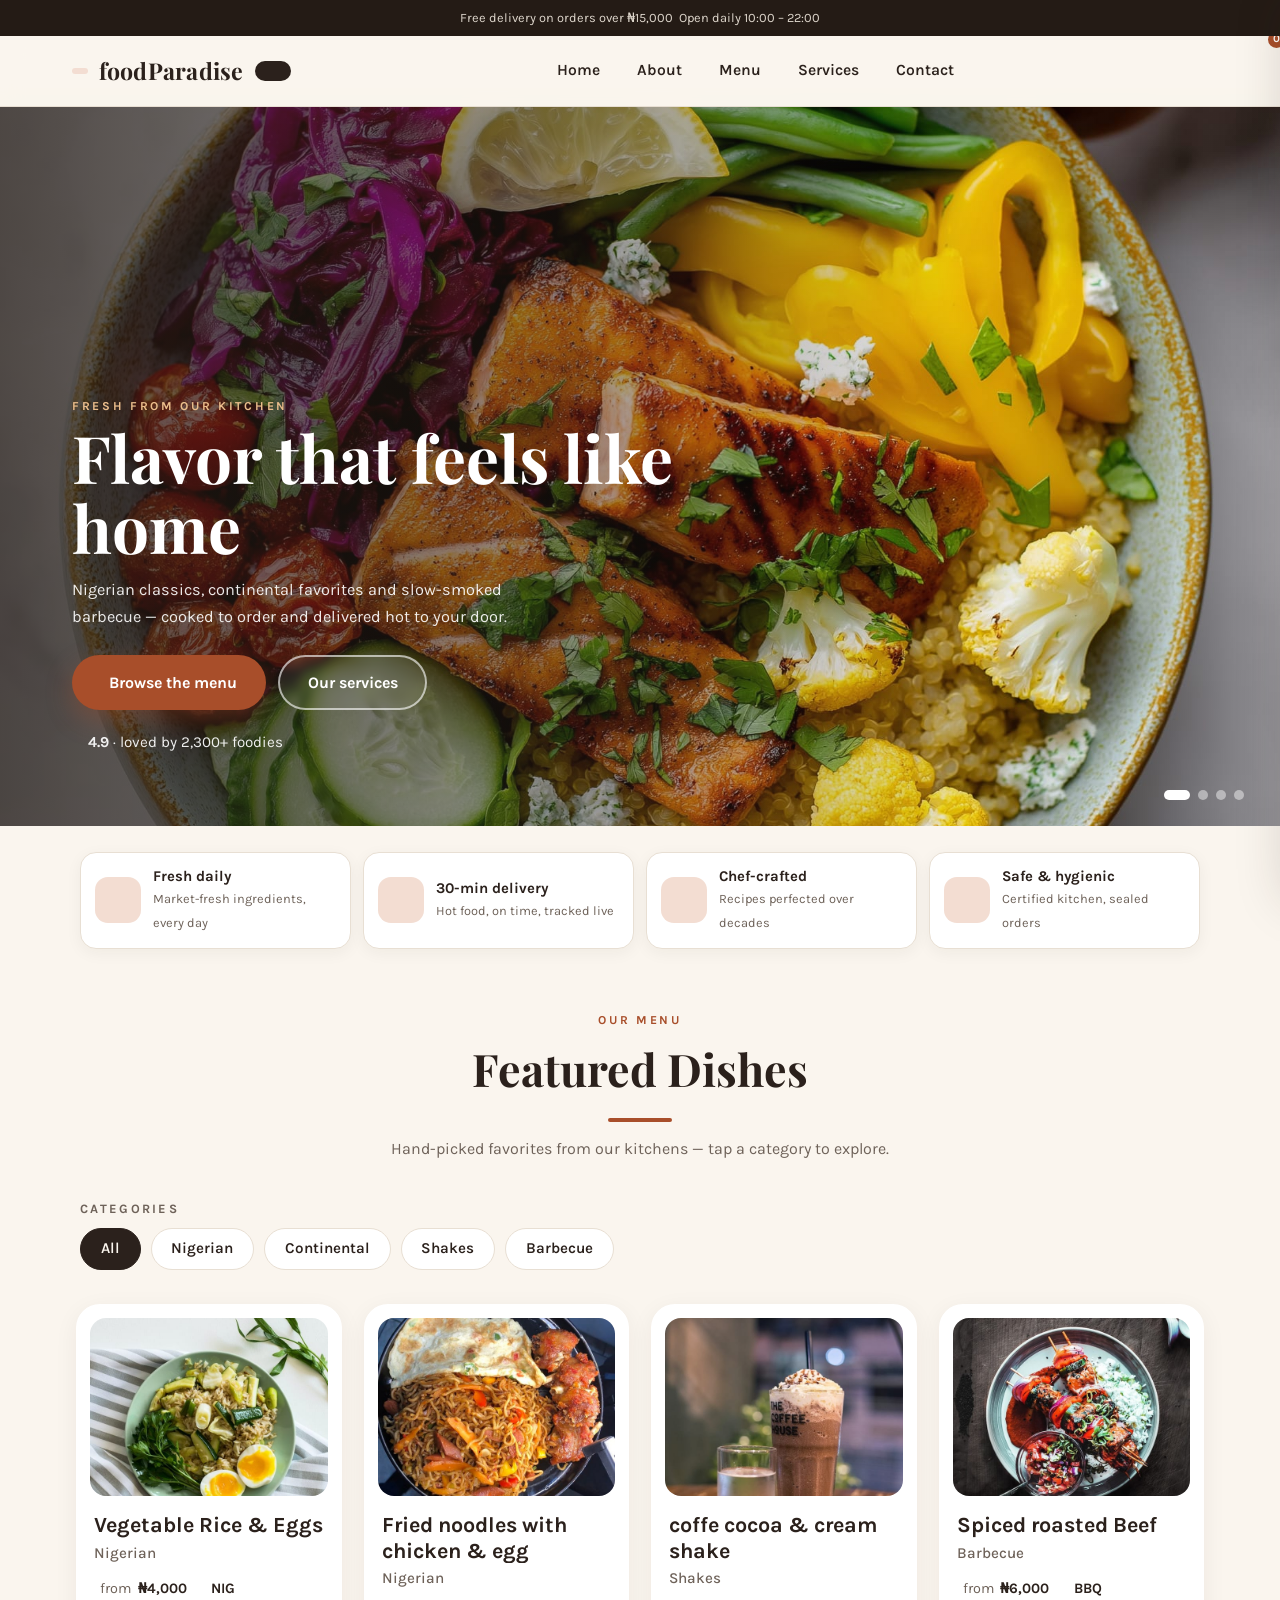
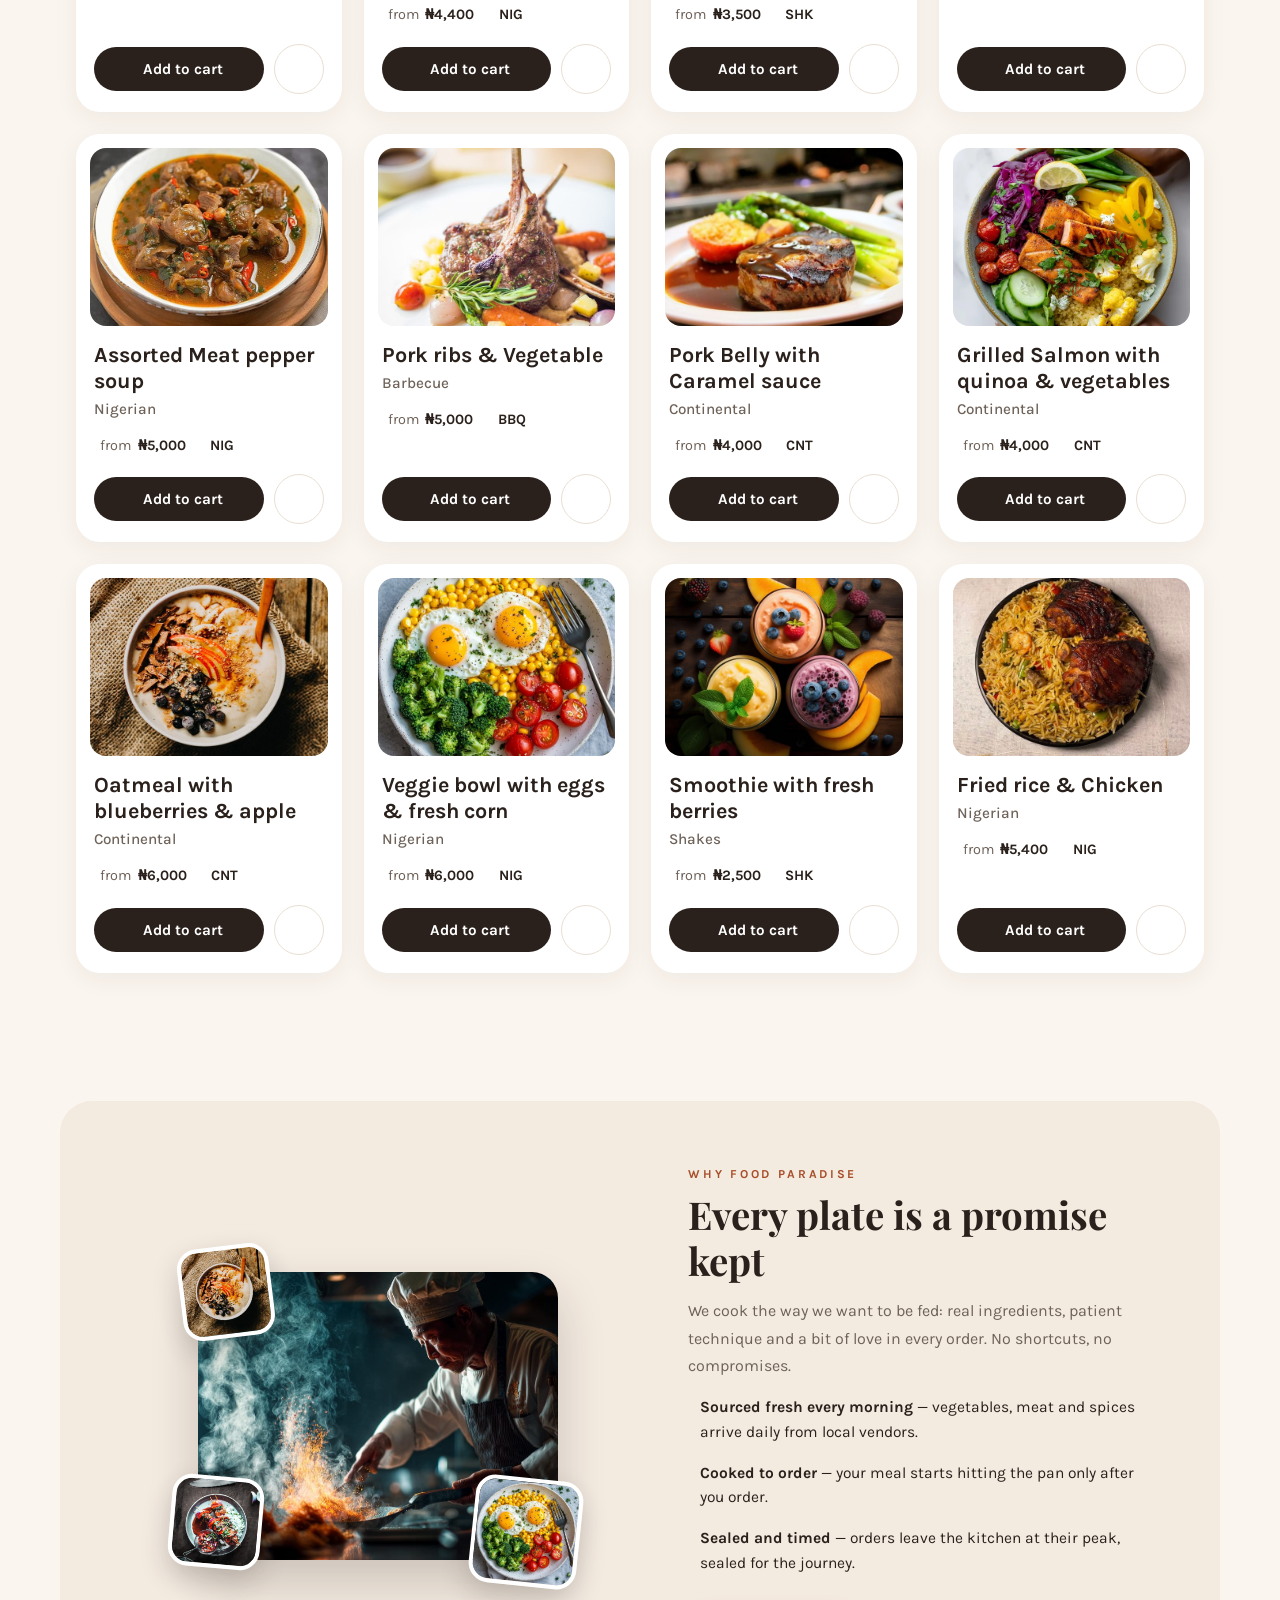
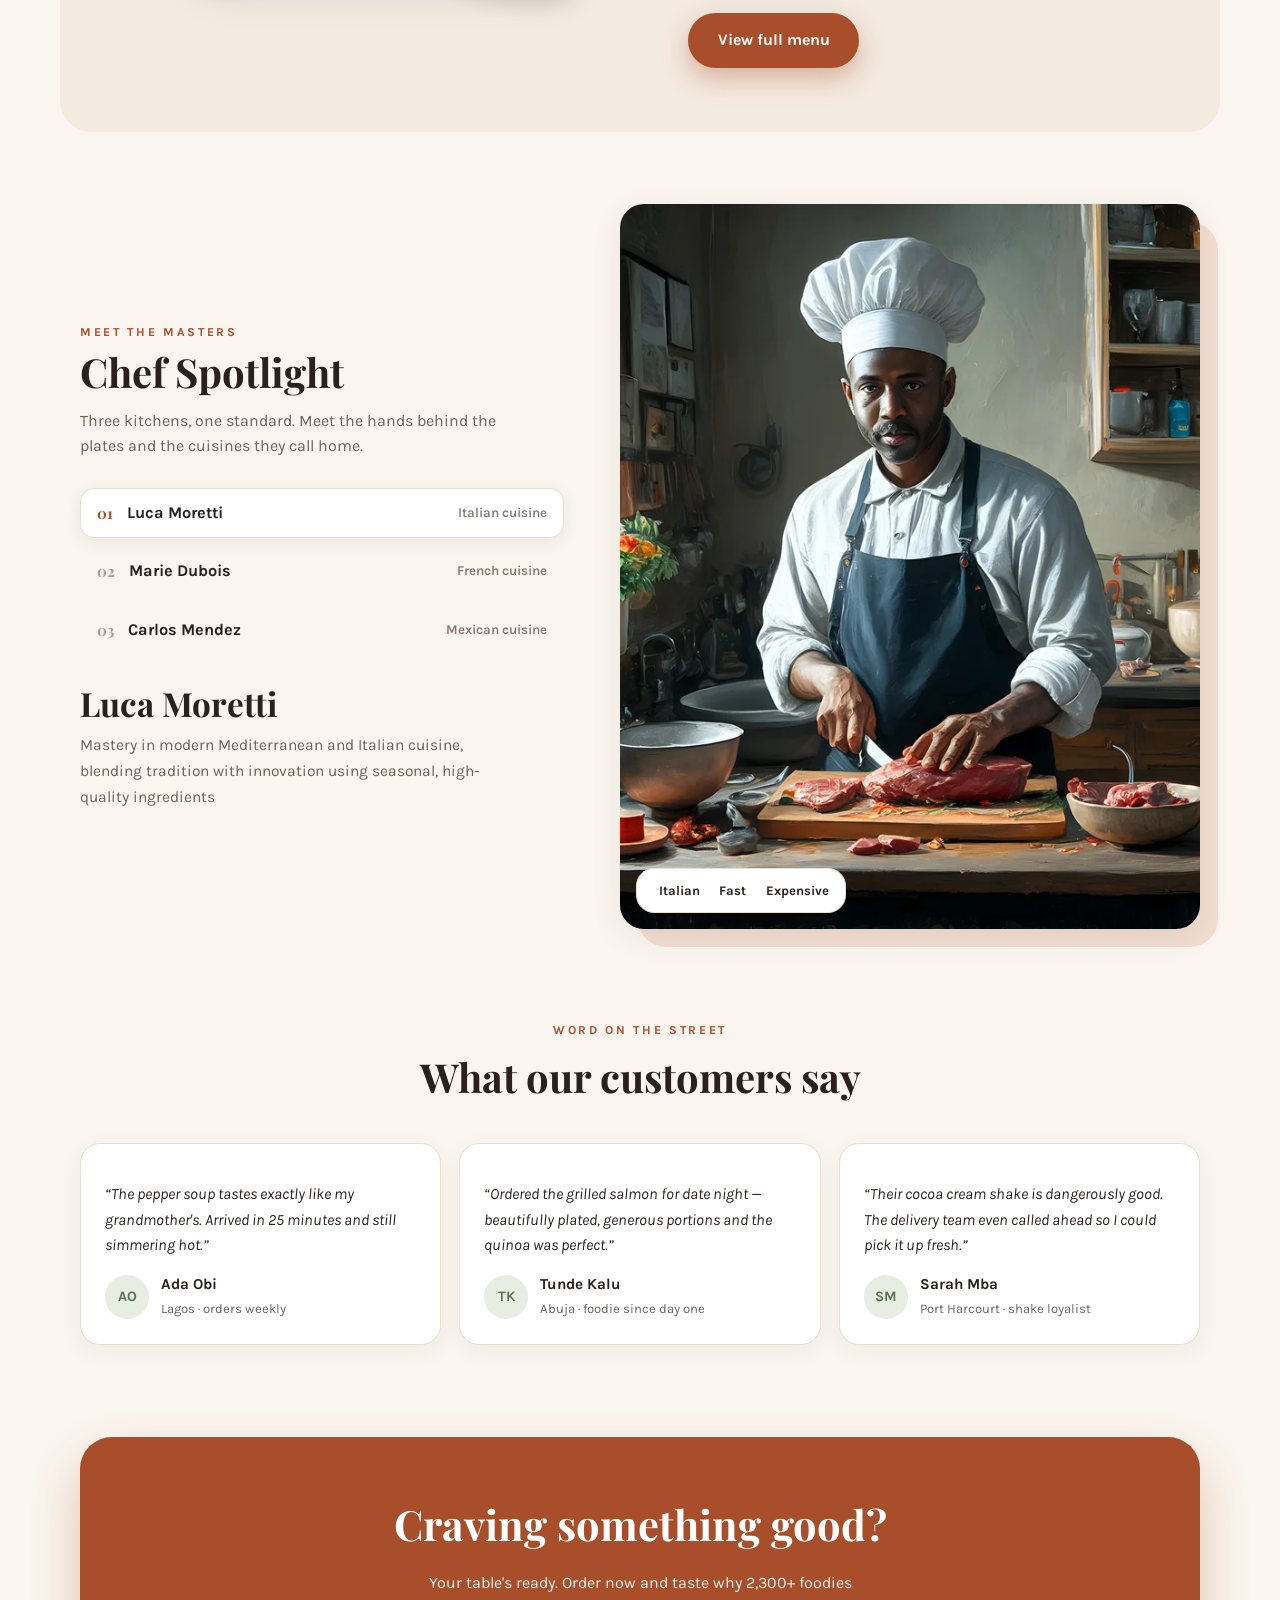
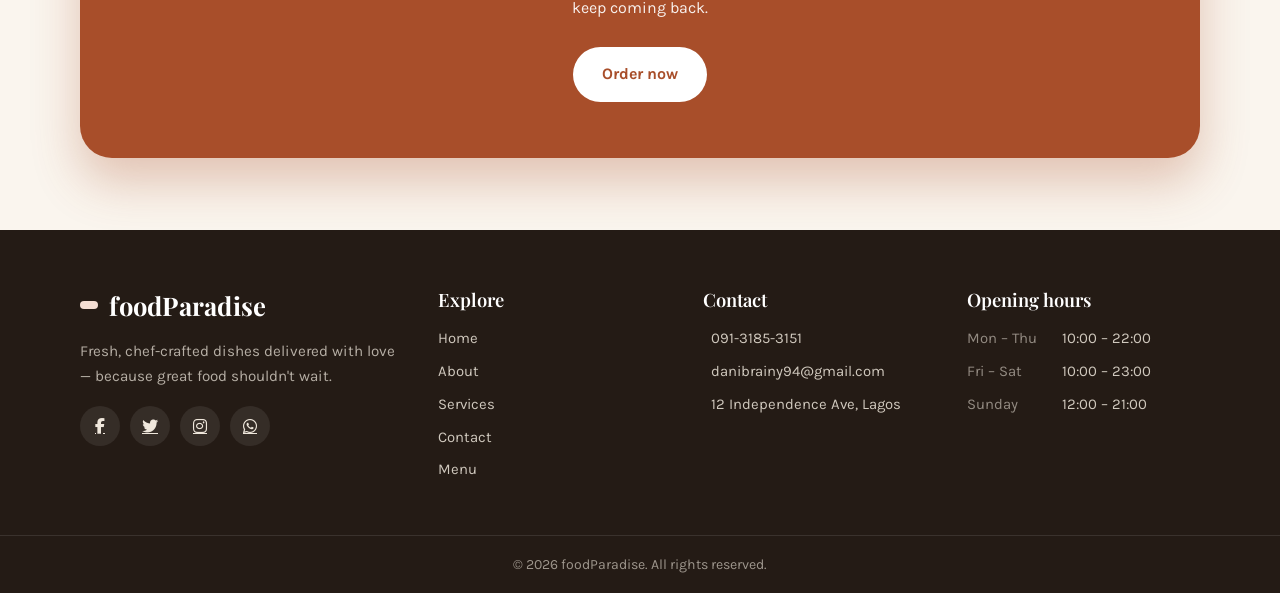
==== commit 92d958e5: "Cut image weight, fix mobile overflow, and refine motion - Migrate food/chef/slide images from PNG t" ====
--- a/index.html
+++ b/index.html
@@ -89,10 +89,10 @@
 
     <section class="slideshow-container" aria-label="Featured dishes slideshow">
         <div class="slideshow-wrapper">
-            <img src="./food-img/slideImage (2).png" alt="Signature dish from the Food Paradise kitchen" class="slide-images">
-            <img src="./food-img/slideImage (1).png" alt="Freshly prepared meal ready to serve" class="slide-images">
-            <img src="./food-img/slideImage (3).png" alt="Colorful plated food from our menu" class="slide-images">
-            <img src="./food-img/slideImage (4).jpg" alt="Dish cooked over open flames" class="slide-images">
+            <img src="./food-img/slideImage-2.jpg" alt="Signature dish from the Food Paradise kitchen" class="slide-images">
+            <img src="./food-img/slideImage-1.jpg" alt="Freshly prepared meal ready to serve" class="slide-images">
+            <img src="./food-img/slideImage-3.jpg" alt="Colorful plated food from our menu" class="slide-images">
+            <img src="./food-img/slideImage-4.jpg" alt="Dish cooked over open flames" class="slide-images">
         </div>
 
         <div class="hero-scrim" aria-hidden="true"></div>
@@ -201,10 +201,10 @@
             <a href="#items-container" class="btn services-btn btn-primary">View full menu</a>
         </div>
         <div class="attest-img-wrapper">
-            <img class="attest-img" src="./food-img/chef-cooking-with-flames-in-modern-kitchen.png"
+            <img class="attest-img" src="./food-img/chef-cooking-with-flames-in-modern-kitchen.jpg"
                 alt="Chef cooking over open flames in our kitchen">
             <img class="attest-side-img side-img1" src="./food-img/food12.jpg" alt="Fresh breakfast bowl">
-            <img class="attest-side-img side-img2" src="./food-img/food13.png" alt="Veggie bowl with fresh corn">
+            <img class="attest-side-img side-img2" src="./food-img/food13.jpg" alt="Veggie bowl with fresh corn">
             <img class="attest-side-img side-img3" src="./food-img/food5.jpg" alt="Spiced roasted beef">
         </div>
     </section>
@@ -227,7 +227,7 @@
 
             <div class="chef-stage" id="chef-stage" role="tabpanel" aria-label="Portrait of the featured chef">
                 <div class="chef-photo-frame" id="chef-frame">
-                    <img id="chef-img" src="./food-img/chef1.png" alt="Portrait of the featured chef">
+                    <img id="chef-img" src="./food-img/chef1.webp" alt="Portrait of the featured chef">
                     <div class="chef-spec-card" id="chef-specs"></div>
                 </div>
             </div>
--- a/style.css
+++ b/style.css
@@ -23,6 +23,9 @@
   --shadow-soft: 0 8px 32px rgba(43, 33, 28, .08);
   --shadow-lift: 0 16px 40px rgba(43, 33, 28, .14);
   --radius: 20px;
+  --ease-out: cubic-bezier(0.23, 1, 0.32, 1);
+  --ease-in-out: cubic-bezier(0.77, 0, 0.175, 1);
+  --ease-drawer: cubic-bezier(0.32, 0.72, 0, 1);
   --font-display: "Playfair Display", Georgia, serif;
   --font-body: "Karla", "Segoe UI", sans-serif;
 }
@@ -35,6 +38,8 @@
 
 html {
   scroll-behavior: smooth;
+  -webkit-tap-highlight-color: transparent;
+  -webkit-text-size-adjust: 100%;
 }
 
 body {
@@ -57,6 +62,15 @@
 
 a {
   color: inherit;
+}
+
+button,
+.btn,
+.dot,
+.cart-container {
+  touch-action: manipulation;
+  -webkit-user-select: none;
+  user-select: none;
 }
 
 a:focus-visible,
@@ -237,12 +251,7 @@
   padding: .5em .85em;
   font-size: 1.3rem;
   cursor: pointer;
-  transition: background .25s ease, transform .25s ease;
-}
-
-.cart-container:hover {
-  background: var(--clay);
-  transform: translateY(-1px);
+  transition: background .2s var(--ease-out), transform .2s var(--ease-out);
 }
 
 #cart-count {
@@ -282,7 +291,7 @@
 }
 
 .animation-reveal {
-  animation: curtain .35s ease;
+  animation: curtain .35s var(--ease-out);
 }
 
 @keyframes curtain {
@@ -310,11 +319,6 @@
   font-weight: 600;
   border-radius: 12px;
   transition: background .25s ease, color .25s ease;
-}
-
-.nav-links a:hover {
-  background: var(--clay-soft);
-  color: var(--clay-dark);
 }
 
 /* ---------- Cart backdrop + drawer ---------- */
@@ -351,7 +355,7 @@
   display: flex;
   flex-direction: column;
   transform: translateX(105%);
-  transition: transform .35s cubic-bezier(.4, 0, .2, 1);
+  transition: transform .45s var(--ease-drawer);
   box-shadow: -16px 0 48px rgba(43, 33, 28, .18);
 }
 
@@ -387,12 +391,7 @@
   align-items: center;
   justify-content: center;
   border-radius: 50%;
-  transition: background .3s ease, transform .3s ease;
-}
-
-.close-btn:hover {
-  background: rgba(255, 255, 255, .15);
-  transform: rotate(90deg);
+  transition: background .25s var(--ease-out), transform .25s var(--ease-out);
 }
 
 #cart-items-wrapper {
@@ -492,13 +491,7 @@
   display: flex;
   align-items: center;
   justify-content: center;
-  transition: background .2s ease, transform .2s ease;
-}
-
-.cart-btns-left:hover,
-.cart-btns-right:hover {
-  background: var(--clay-dark);
-  transform: scale(1.1);
+  transition: background .2s var(--ease-out), transform .2s var(--ease-out);
 }
 
 .cart-buttons-container span {
@@ -565,11 +558,6 @@
   transition: border-color .25s ease, color .25s ease;
 }
 
-.clear-cart:hover {
-  border-color: var(--ink);
-  color: var(--ink);
-}
-
 .checkout {
   flex: 1.6;
   padding: 14px;
@@ -582,13 +570,7 @@
   font-weight: 700;
   cursor: pointer;
   box-shadow: 0 8px 20px rgba(168, 78, 42, .3);
-  transition: background .25s ease, transform .25s ease, box-shadow .25s ease;
-}
-
-.checkout:hover:not(:disabled) {
-  background: var(--clay-dark);
-  transform: translateY(-2px);
-  box-shadow: 0 12px 26px rgba(168, 78, 42, .4);
+  transition: background .2s var(--ease-out), transform .2s var(--ease-out), box-shadow .2s var(--ease-out);
 }
 
 .checkout:disabled {
@@ -610,7 +592,7 @@
   display: flex;
   width: 100%;
   height: 100%;
-  transition: transform .65s cubic-bezier(.4, 0, .2, 1);
+  transition: transform .6s var(--ease-in-out);
 }
 
 .slide-images {
@@ -688,20 +670,14 @@
   text-decoration: none;
   cursor: pointer;
   border: 2px solid transparent;
-  transition: transform .25s ease, background .25s ease, color .25s ease,
-    box-shadow .25s ease, border-color .25s ease;
+  transition: transform .2s var(--ease-out), background .2s var(--ease-out), color .2s var(--ease-out),
+    box-shadow .2s var(--ease-out), border-color .2s var(--ease-out);
 }
 
 .btn-primary {
   background: var(--clay);
   color: #fff;
   box-shadow: 0 10px 26px rgba(168, 78, 42, .38);
-}
-
-.btn-primary:hover {
-  background: var(--clay-dark);
-  transform: translateY(-2px);
-  box-shadow: 0 14px 32px rgba(168, 78, 42, .45);
 }
 
 .btn-ghost {
@@ -712,20 +688,9 @@
   -webkit-backdrop-filter: blur(4px);
 }
 
-.btn-ghost:hover {
-  background: rgba(255, 255, 255, .2);
-  border-color: #fff;
-  transform: translateY(-2px);
-}
-
 .btn-light {
   background: #fff;
   color: var(--clay);
-}
-
-.btn-light:hover {
-  transform: translateY(-2px);
-  box-shadow: 0 14px 30px rgba(0, 0, 0, .22);
 }
 
 .hero-rating {
@@ -766,12 +731,8 @@
   transition: width .3s ease, background .3s ease;
 }
 
-.dot.active,
-.dot:hover {
+.dot.active {
   background: #fff;
-}
-
-.dot.active {
   width: 26px;
 }
 
@@ -895,14 +856,8 @@
   font-weight: 600;
   color: var(--ink);
   white-space: nowrap;
-  transition: border-color .25s ease, color .25s ease, background .25s ease,
-    transform .25s ease;
-}
-
-.filter-btn:hover {
-  border-color: var(--clay);
-  color: var(--clay);
-  transform: translateY(-1px);
+  transition: border-color .2s var(--ease-out), color .2s var(--ease-out), background .2s var(--ease-out),
+    transform .2s var(--ease-out);
 }
 
 .filter-btn.active {
@@ -918,7 +873,7 @@
   margin: 28px auto 0;
   padding: 0 16px 56px;
   display: grid;
-  grid-template-columns: repeat(3, 1fr);
+  grid-template-columns: repeat(2, minmax(0, 1fr));
   gap: 12px;
 }
 
@@ -930,14 +885,9 @@
   box-shadow: 0 6px 24px rgba(43, 33, 28, .06);
   opacity: 0;
   transform: translateY(18px);
-  animation: product-reveal .5s ease forwards;
+  animation: product-reveal .55s var(--ease-out) forwards;
   animation-delay: calc(var(--i, 0) * 70ms);
-  transition: transform .3s ease, box-shadow .3s ease;
-}
-
-.box:hover {
-  transform: translateY(-4px);
-  box-shadow: var(--shadow-lift);
+  transition: transform .25s var(--ease-out), box-shadow .25s var(--ease-out);
 }
 
 @keyframes product-reveal {
@@ -961,11 +911,7 @@
   height: 100%;
   object-fit: cover;
   display: block;
-  transition: transform .5s ease;
-}
-
-.box:hover .product-img {
-  transform: scale(1.06);
+  transition: transform .55s var(--ease-out);
 }
 
 .card-body {
@@ -1042,17 +988,11 @@
   font-size: 1.15rem;
   font-weight: 700;
   cursor: pointer;
-  transition: transform .25s ease, box-shadow .25s ease, background .25s ease;
+  transition: transform .2s var(--ease-out), box-shadow .2s var(--ease-out), background .2s var(--ease-out);
 }
 
 .add-btn .btn-text {
   display: none;
-}
-
-.add-btn:hover {
-  transform: translateY(-2px);
-  box-shadow: 0 10px 24px rgba(43, 33, 28, .22);
-  background: #1D1511;
 }
 
 .heart-btn {
@@ -1068,13 +1008,7 @@
   color: var(--ink-soft);
   font-size: 1.05rem;
   cursor: pointer;
-  transition: color .25s ease, border-color .25s ease, transform .25s ease;
-}
-
-.heart-btn:hover {
-  color: #E5484D;
-  border-color: rgba(229, 72, 77, .5);
-  transform: scale(1.05);
+  transition: color .2s var(--ease-out), border-color .2s var(--ease-out), transform .2s var(--ease-out);
 }
 
 .heart-btn.active {
@@ -1260,10 +1194,6 @@
   white-space: nowrap;
 }
 
-.chef-tab:hover {
-  background: var(--bg-alt);
-}
-
 .chef-tab[aria-selected='true'] {
   background: var(--surface);
   border-color: var(--line);
@@ -1433,12 +1363,7 @@
   border-radius: var(--radius);
   padding: 24px;
   box-shadow: 0 6px 24px rgba(43, 33, 28, .05);
-  transition: transform .3s ease, box-shadow .3s ease;
-}
-
-.testimonial-card:hover {
-  transform: translateY(-4px);
-  box-shadow: var(--shadow-lift);
+  transition: transform .25s var(--ease-out), box-shadow .25s var(--ease-out);
 }
 
 .testimonial-card .stars {
@@ -1562,12 +1487,7 @@
   place-items: center;
   color: var(--cream);
   font-size: 1rem;
-  transition: background .25s ease, transform .25s ease;
-}
-
-.footer-socials a:hover {
-  background: var(--clay);
-  transform: translateY(-2px);
+  transition: background .2s var(--ease-out), transform .2s var(--ease-out);
 }
 
 .footer-col h3 {
@@ -1594,11 +1514,8 @@
 .footer-col ul li a {
   color: rgba(239, 231, 220, .85);
   text-decoration: none;
-  transition: color .2s ease;
-}
-
-.footer-col ul li a:hover {
-  color: var(--gold);
+  transition: color .2s var(--ease-out);
+  overflow-wrap: anywhere;
 }
 
 .footer-col ul li span {
@@ -1660,9 +1577,16 @@
 
 /* ---------- Tablet & desktop ---------- */
 
+/* Narrow phones: the 2-up trust strip is too tight to fit its copy */
+@media (max-width: 363px) {
+  .trust-strip {
+    grid-template-columns: 1fr;
+  }
+}
+
 @media (min-width: 600px) {
   #items-container {
-    grid-template-columns: repeat(3, 1fr);
+    grid-template-columns: repeat(3, minmax(0, 1fr));
     gap: 22px;
   }
 
@@ -1724,10 +1648,6 @@
     height: 48px;
     font-size: 1.3rem;
   }
-
-  .trust-strip {
-    grid-template-columns: repeat(4, 1fr);
-  }
 }
 
 @media (min-width: 768px) {
@@ -1802,6 +1722,10 @@
     grid-template-columns: repeat(3, 1fr);
   }
 
+  .trust-strip {
+    grid-template-columns: repeat(4, 1fr);
+  }
+
   .footer-content {
     grid-template-columns: 1.4fr 1fr 1fr 1fr;
     gap: 32px;
@@ -1815,7 +1739,7 @@
 
 @media (min-width: 1024px) {
   #items-container {
-    grid-template-columns: repeat(3, 1fr);
+    grid-template-columns: repeat(3, minmax(0, 1fr));
   }
 
   .trust-item span {
@@ -1825,8 +1749,109 @@
 
 @media (min-width: 1280px) {
   #items-container {
-    grid-template-columns: repeat(4, 1fr);
-  }
+    grid-template-columns: repeat(4, minmax(0, 1fr));
+  }
+}
+
+/* ---------- Hover — only on devices that can actually hover ---------- */
+
+@media (hover: hover) and (pointer: fine) {
+  .cart-container:hover {
+    background: var(--clay);
+    transform: translateY(-1px);
+  }
+  .nav-links a:hover {
+    background: var(--clay-soft);
+    color: var(--clay-dark);
+  }
+  .close-btn:hover {
+    background: rgba(255, 255, 255, .15);
+    transform: rotate(90deg);
+  }
+  .cart-btns-left:hover,
+  .cart-btns-right:hover {
+    background: var(--clay-dark);
+    transform: scale(1.1);
+  }
+  .clear-cart:hover {
+    border-color: var(--ink);
+    color: var(--ink);
+  }
+  .checkout:hover:not(:disabled) {
+    background: var(--clay-dark);
+    transform: translateY(-2px);
+    box-shadow: 0 12px 26px rgba(168, 78, 42, .4);
+  }
+  .btn-primary:hover {
+    background: var(--clay-dark);
+    transform: translateY(-2px);
+    box-shadow: 0 14px 32px rgba(168, 78, 42, .45);
+  }
+  .btn-ghost:hover {
+    background: rgba(255, 255, 255, .2);
+    border-color: #fff;
+    transform: translateY(-2px);
+  }
+  .btn-light:hover {
+    transform: translateY(-2px);
+    box-shadow: 0 14px 30px rgba(0, 0, 0, .22);
+  }
+  .filter-btn:hover {
+    border-color: var(--clay);
+    color: var(--clay);
+    transform: translateY(-1px);
+  }
+  .dot:hover {
+    background: #fff;
+  }
+  .box:hover {
+    transform: translateY(-4px);
+    box-shadow: var(--shadow-lift);
+  }
+  .box:hover .product-img {
+    transform: scale(1.06);
+  }
+  .add-btn:hover {
+    background: #1D1511;
+    transform: translateY(-2px);
+    box-shadow: 0 10px 24px rgba(43, 33, 28, .22);
+  }
+  .heart-btn:hover {
+    color: #E5484D;
+    border-color: rgba(229, 72, 77, .5);
+    transform: scale(1.05);
+  }
+  .chef-tab:hover {
+    background: var(--bg-alt);
+  }
+  .testimonial-card:hover {
+    transform: translateY(-4px);
+    box-shadow: var(--shadow-lift);
+  }
+  .footer-socials a:hover {
+    background: var(--clay);
+    transform: translateY(-2px);
+  }
+  .footer-col ul li a:hover {
+    color: var(--gold);
+  }
+}
+
+/* ---------- Press feedback — every pressable, all pointers ---------- */
+
+.btn:active,
+.add-btn:active,
+.filter-btn:active,
+.checkout:active:not(:disabled),
+.clear-cart:active,
+.cart-btns-left:active,
+.cart-btns-right:active,
+.heart-btn:active,
+.close-btn:active,
+.cart-container:active,
+.footer-socials a:active {
+  transform: scale(0.97);
+  transition-duration: 120ms;
 }
 
 /* ---------- Reduced motion ---------- */
